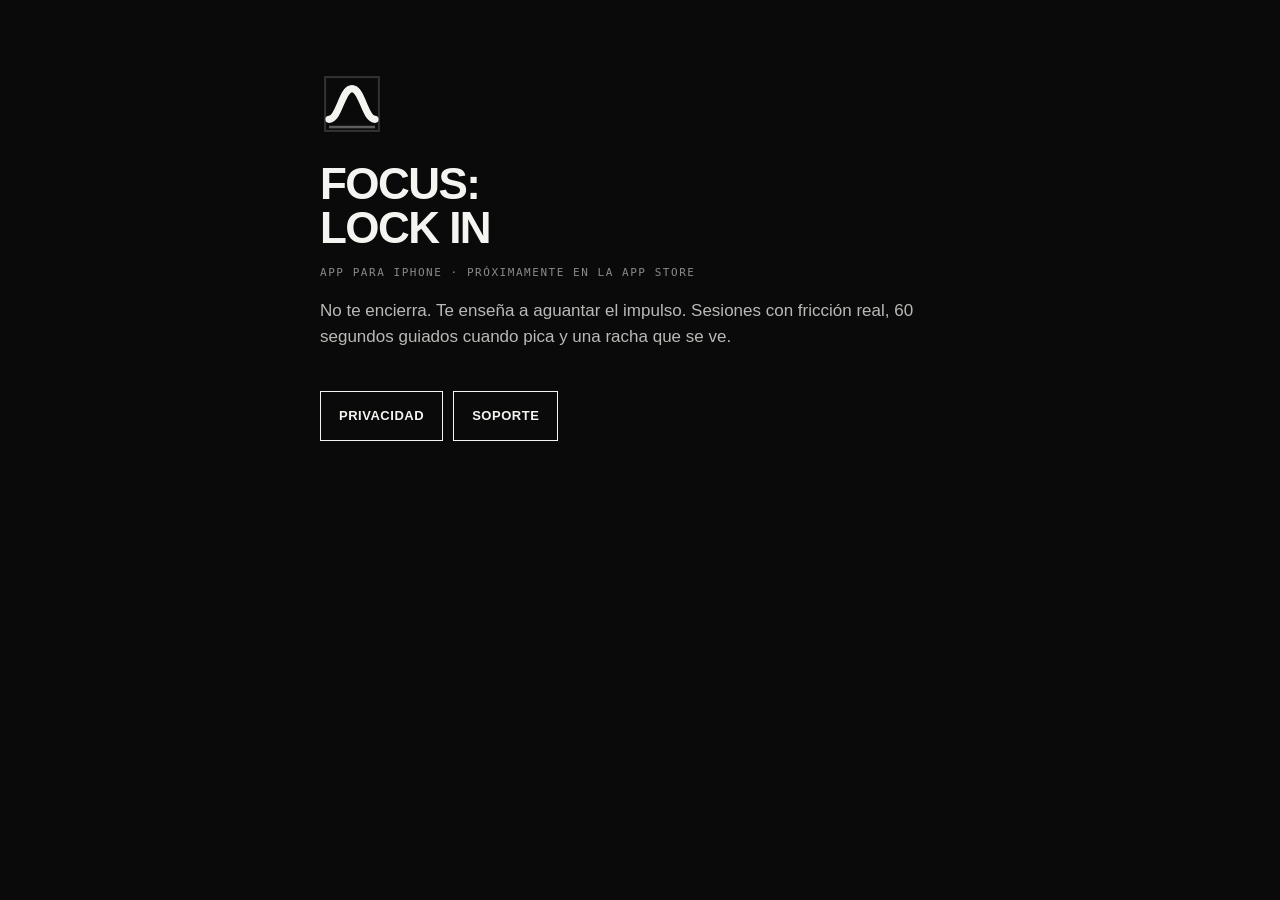
==== index.html @ ec817e53 "Web de Focus: privacidad y soporte" ====
<!doctype html>
<html lang="es">
<head>
<meta charset="utf-8">
<meta name="viewport" content="width=device-width, initial-scale=1">
<title>Focus: Lock in</title>
<style>
  body { margin: 0; background: #0A0A0A; color: #F4F4F0; font-family: -apple-system, "Helvetica Neue", Arial, sans-serif; line-height: 1.55; }
  main { max-width: 640px; margin: 0 auto; padding: 72px 20px 80px; }
  h1 { font-size: 44px; letter-spacing: -0.035em; text-transform: uppercase; line-height: 1; margin: 18px 0 14px; }
  p { color: rgba(244,244,240,0.75); font-size: 17px; }
  .lbl { font-family: ui-monospace, Menlo, monospace; font-size: 11px; letter-spacing: 0.14em; text-transform: uppercase; color: rgba(244,244,240,0.55); }
  nav { margin-top: 40px; display: flex; gap: 10px; flex-wrap: wrap; }
  nav a { padding: 14px 18px; border: 1.5px solid #F4F4F0; color: #F4F4F0; text-decoration: none; font-weight: 700; text-transform: uppercase; letter-spacing: 0.04em; font-size: 13px; }
</style>
</head>
<body>
<main>
  <svg width="64" height="64" viewBox="0 0 100 100" fill="none"><rect x="8" y="8" width="84" height="84" stroke="rgba(244,244,240,0.18)" stroke-width="3"></rect><path d="M14 74 C 30 74, 34 26, 50 26 S 70 74, 86 74" stroke="#F4F4F0" stroke-width="11" stroke-linecap="round"></path><rect x="14" y="84" width="72" height="4" fill="rgba(244,244,240,0.35)"></rect></svg>
  <h1>Focus:<br>Lock in</h1>
  <p class="lbl">App para iPhone · próximamente en la App Store</p>
  <p>No te encierra. Te enseña a aguantar el impulso. Sesiones con fricción real, 60 segundos guiados cuando pica y una racha que se ve.</p>
  <nav>
    <a href="privacy.html">Privacidad</a>
    <a href="support.html">Soporte</a>
  </nav>
</main>
</body>
</html>
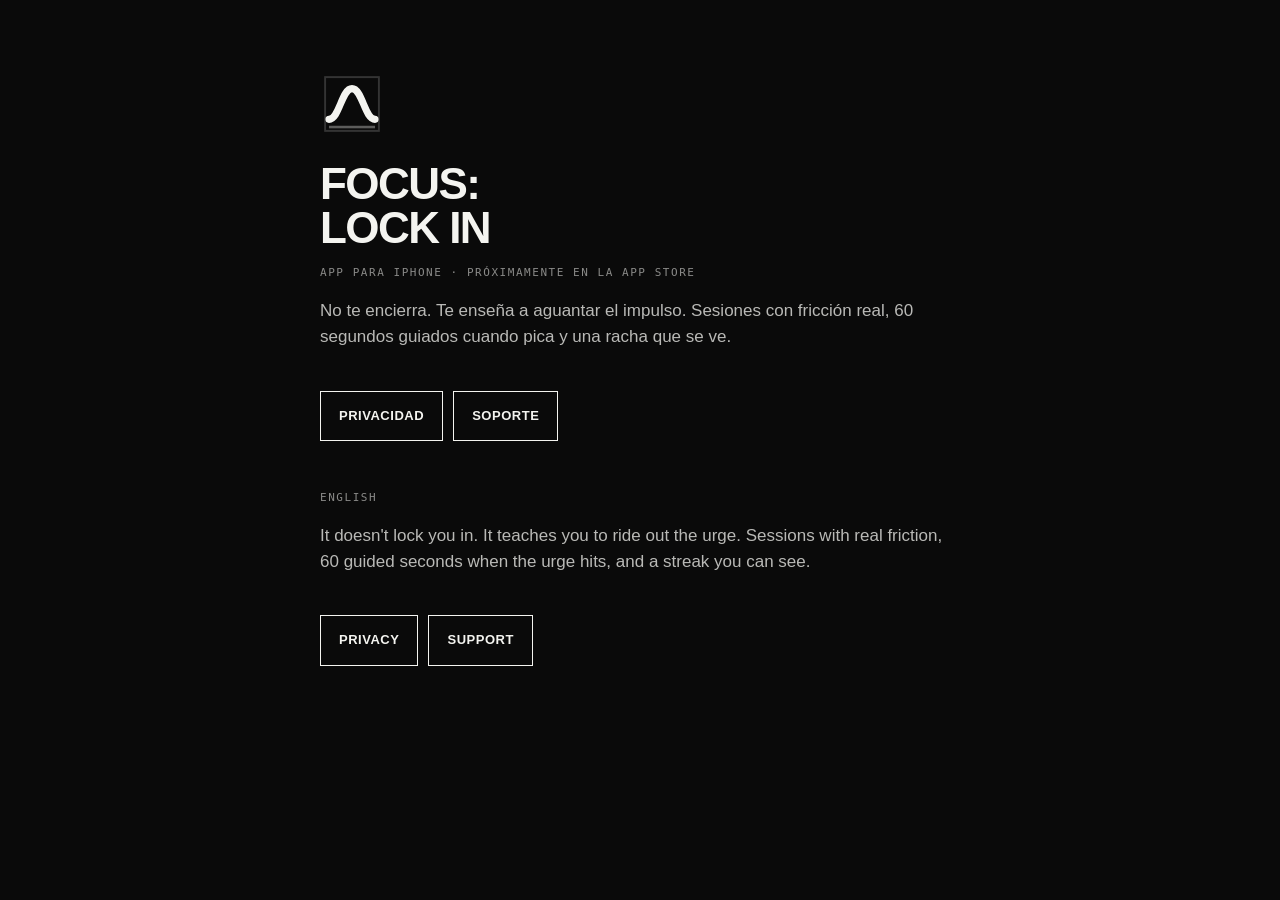
==== commit ec94978a: "Privacy and support in English; language links; night block FAQ (30/09/2026)" ====
--- a/index.html
+++ b/index.html
@@ -24,6 +24,12 @@
     <a href="privacy.html">Privacidad</a>
     <a href="support.html">Soporte</a>
   </nav>
+  <p class="lbl" style="margin-top:48px">English</p>
+  <p>It doesn't lock you in. It teaches you to ride out the urge. Sessions with real friction, 60 guided seconds when the urge hits, and a streak you can see.</p>
+  <nav>
+    <a href="privacy-en.html">Privacy</a>
+    <a href="support-en.html">Support</a>
+  </nav>
 </main>
 </body>
 </html>
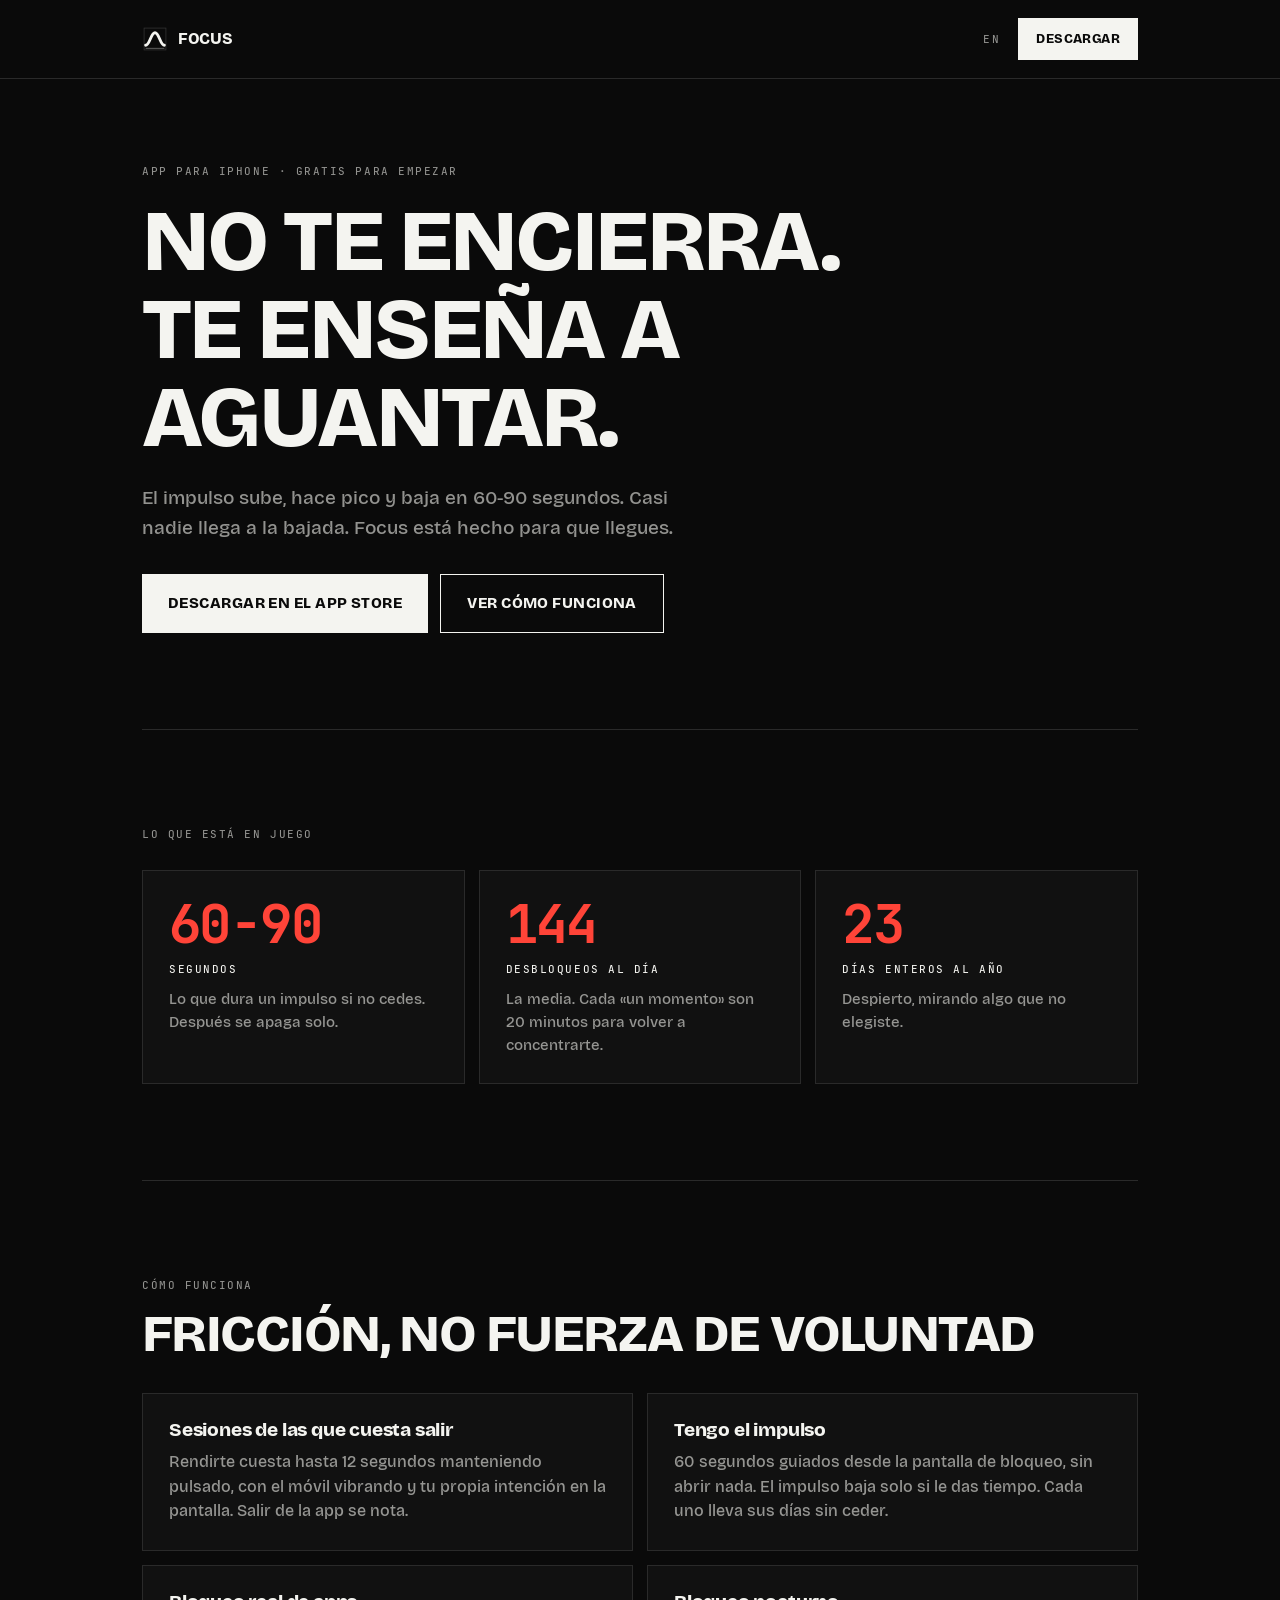
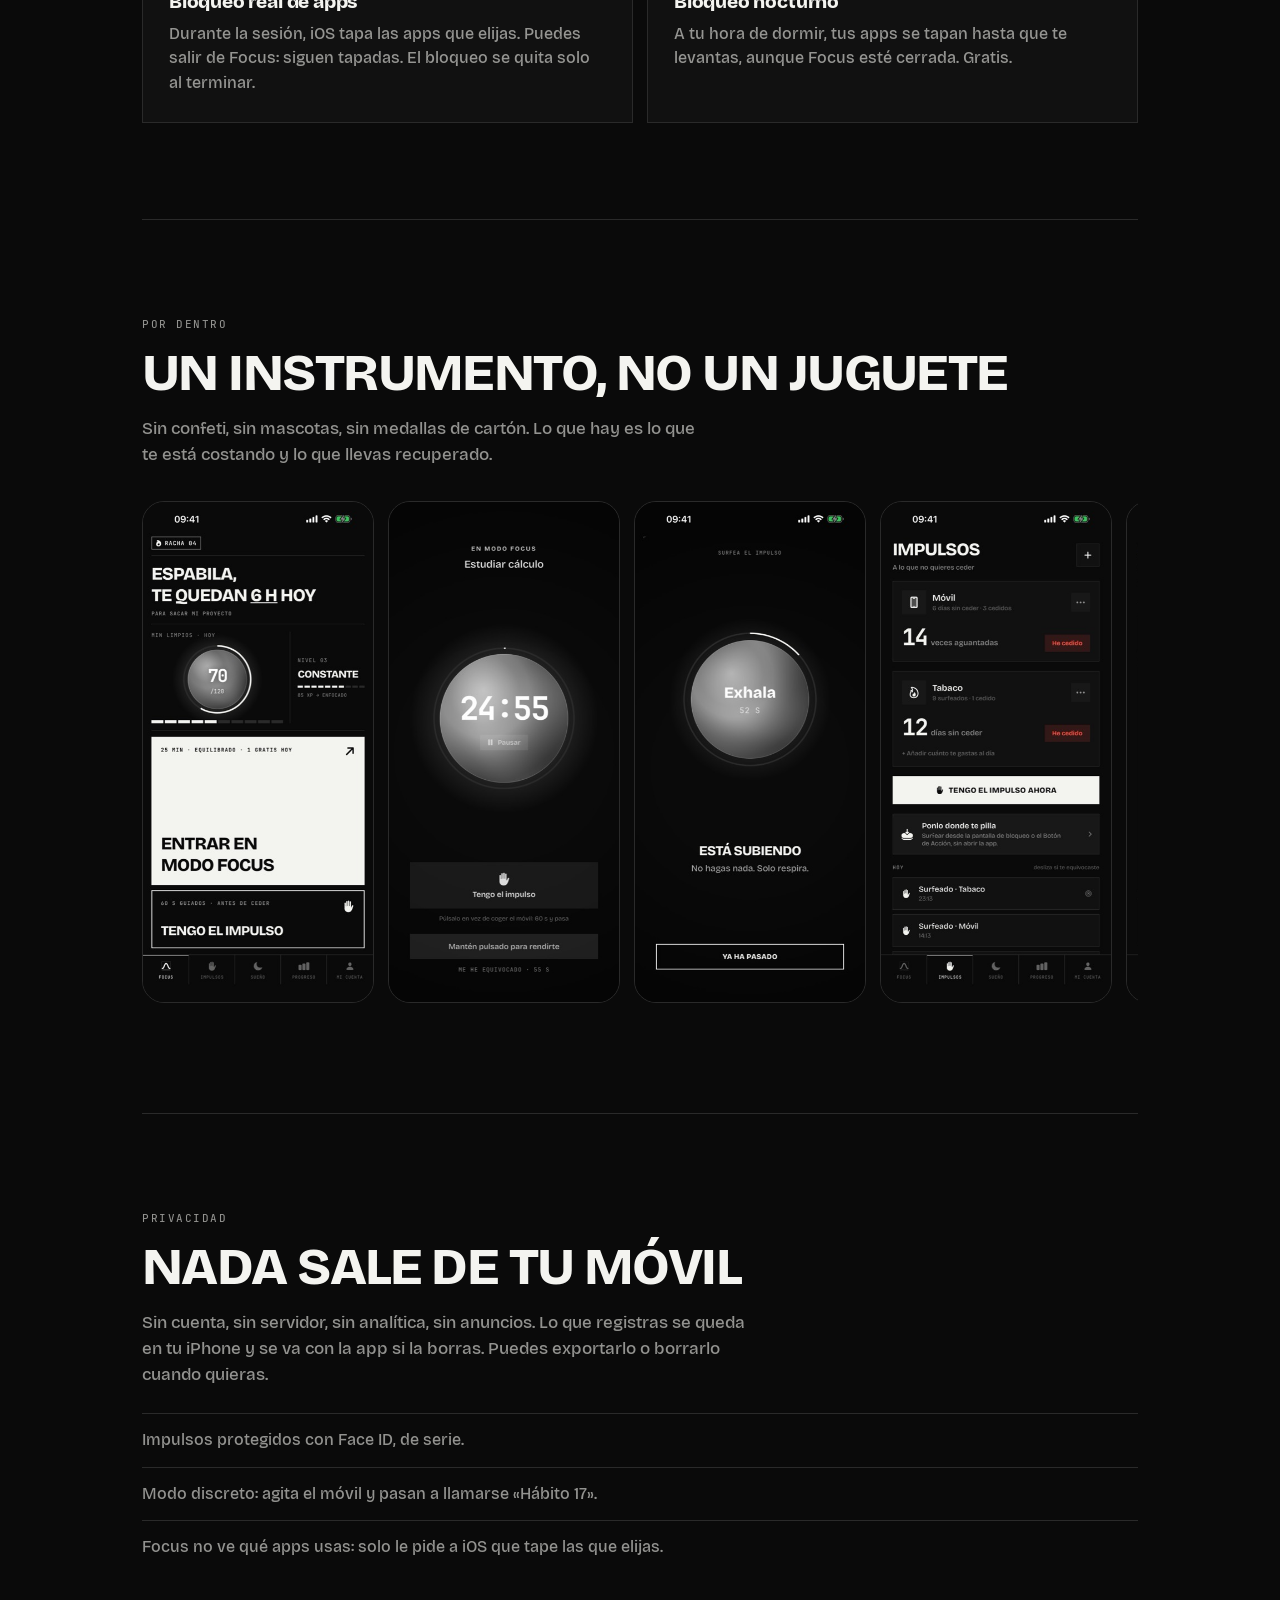
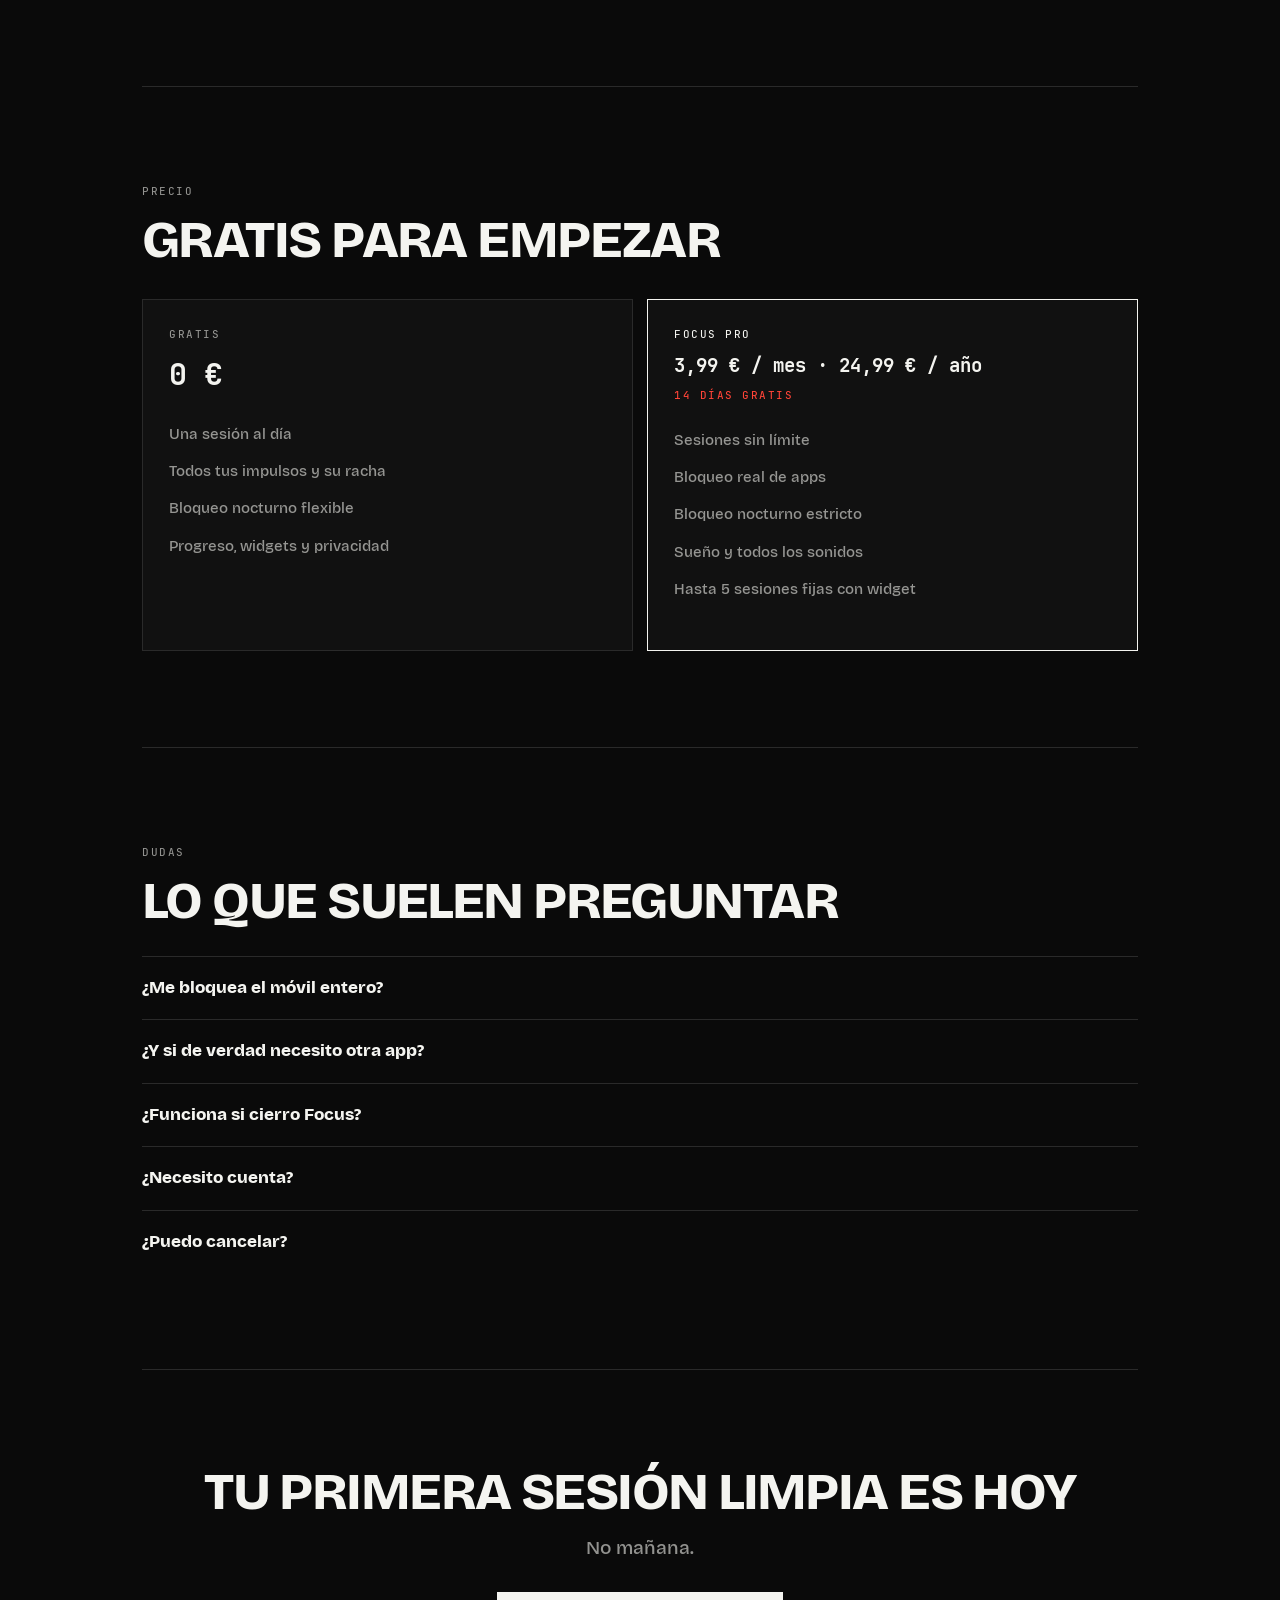
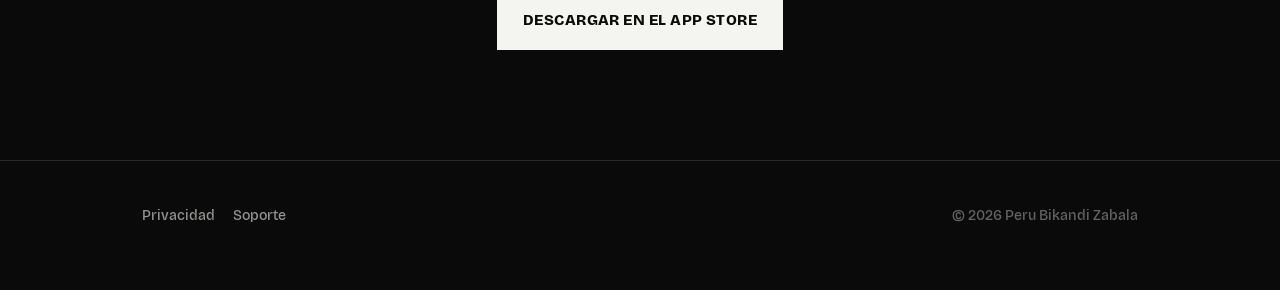
==== commit 5f4a77e6: "Landing nueva (Next.js, export estático) en español e inglés; privacidad y soporte sin cambios" ====
--- a/index.html
+++ b/index.html
@@ -1,35 +1 @@
-<!doctype html>
-<html lang="es">
-<head>
-<meta charset="utf-8">
-<meta name="viewport" content="width=device-width, initial-scale=1">
-<title>Focus: Lock in</title>
-<style>
-  body { margin: 0; background: #0A0A0A; color: #F4F4F0; font-family: -apple-system, "Helvetica Neue", Arial, sans-serif; line-height: 1.55; }
-  main { max-width: 640px; margin: 0 auto; padding: 72px 20px 80px; }
-  h1 { font-size: 44px; letter-spacing: -0.035em; text-transform: uppercase; line-height: 1; margin: 18px 0 14px; }
-  p { color: rgba(244,244,240,0.75); font-size: 17px; }
-  .lbl { font-family: ui-monospace, Menlo, monospace; font-size: 11px; letter-spacing: 0.14em; text-transform: uppercase; color: rgba(244,244,240,0.55); }
-  nav { margin-top: 40px; display: flex; gap: 10px; flex-wrap: wrap; }
-  nav a { padding: 14px 18px; border: 1.5px solid #F4F4F0; color: #F4F4F0; text-decoration: none; font-weight: 700; text-transform: uppercase; letter-spacing: 0.04em; font-size: 13px; }
-</style>
-</head>
-<body>
-<main>
-  <svg width="64" height="64" viewBox="0 0 100 100" fill="none"><rect x="8" y="8" width="84" height="84" stroke="rgba(244,244,240,0.18)" stroke-width="3"></rect><path d="M14 74 C 30 74, 34 26, 50 26 S 70 74, 86 74" stroke="#F4F4F0" stroke-width="11" stroke-linecap="round"></path><rect x="14" y="84" width="72" height="4" fill="rgba(244,244,240,0.35)"></rect></svg>
-  <h1>Focus:<br>Lock in</h1>
-  <p class="lbl">App para iPhone · próximamente en la App Store</p>
-  <p>No te encierra. Te enseña a aguantar el impulso. Sesiones con fricción real, 60 segundos guiados cuando pica y una racha que se ve.</p>
-  <nav>
-    <a href="privacy.html">Privacidad</a>
-    <a href="support.html">Soporte</a>
-  </nav>
-  <p class="lbl" style="margin-top:48px">English</p>
-  <p>It doesn't lock you in. It teaches you to ride out the urge. Sessions with real friction, 60 guided seconds when the urge hits, and a streak you can see.</p>
-  <nav>
-    <a href="privacy-en.html">Privacy</a>
-    <a href="support-en.html">Support</a>
-  </nav>
-</main>
-</body>
-</html>
+<!DOCTYPE html><html lang="es"><head><meta charSet="utf-8"/><meta name="viewport" content="width=device-width, initial-scale=1"/><link rel="stylesheet" href="/_next/static/chunks/274742wslwg5t.css" data-precedence="next"/><link rel="preload" as="script" fetchPriority="low" href="/_next/static/chunks/3l04zcqx63h3y.js"/><script src="/_next/static/chunks/2fikowd39_4xa.js" async=""></script><script src="/_next/static/chunks/0ot7g2oui7_nv.js" async=""></script><script src="/_next/static/chunks/turbopack-095xprxtc9fg6.js" async=""></script><script src="/_next/static/chunks/453cd1tlxz5wi.js" async=""></script><title>Focus: Lock in — No te encierra. Te enseña a aguantar el impulso.</title><meta name="description" content="App para iPhone. Sesiones con fricción real, 60 segundos guiados cuando pica y una racha que se ve. Sin cuenta, sin servidor, sin anuncios."/><link rel="canonical" href="https://focus-app.xyz/"/><link rel="alternate" hrefLang="es" href="https://focus-app.xyz/"/><link rel="alternate" hrefLang="en" href="https://focus-app.xyz/en/"/><meta property="og:title" content="Focus: Lock in — No te encierra. Te enseña a aguantar el impulso."/><meta property="og:description" content="App para iPhone. Sesiones con fricción real, 60 segundos guiados cuando pica y una racha que se ve. Sin cuenta, sin servidor, sin anuncios."/><meta property="og:locale" content="es_ES"/><meta property="og:type" content="website"/><meta name="twitter:card" content="summary"/><meta name="twitter:title" content="Focus: Lock in — No te encierra. Te enseña a aguantar el impulso."/><meta name="twitter:description" content="App para iPhone. Sesiones con fricción real, 60 segundos guiados cuando pica y una racha que se ve. Sin cuenta, sin servidor, sin anuncios."/><link rel="icon" href="/icon.svg"/><script src="/_next/static/chunks/0cz1d0mv5g_q7.js" noModule=""></script></head><body><div hidden=""><!--$--><!--/$--></div><header style="border-bottom:1px solid var(--stroke)"><main style="display:flex;align-items:center;justify-content:space-between;padding:18px 22px"><a href="/" style="display:flex;align-items:center;gap:10px;text-decoration:none"><svg width="26" height="26" viewBox="0 0 100 100" fill="none" aria-hidden="true"><rect x="8" y="8" width="84" height="84" stroke="rgba(244,244,240,0.18)" stroke-width="3"></rect><path d="M14 74 C 30 74, 34 26, 50 26 S 70 74, 86 74" stroke="#F4F4F0" stroke-width="11" stroke-linecap="round"></path><rect x="14" y="84" width="72" height="4" fill="rgba(244,244,240,0.35)"></rect></svg><span style="font-weight:800;text-transform:uppercase;letter-spacing:-0.02em">Focus</span></a><div style="display:flex;align-items:center;gap:18px"><a href="/en" class="label" style="text-decoration:none">EN</a><a href="https://apps.apple.com/app/id6813092476" class="cta" style="padding:11px 18px;font-size:13px">Descargar</a></div></main></header><main><section style="padding-top:84px"><p class="label">App para iPhone · Gratis para empezar</p><h1 style="margin-top:18px"><span style="display:block">No te encierra.</span><span style="display:block">Te enseña a</span><span style="display:block">aguantar.</span></h1><p style="margin-top:22px;max-width:560px;font-size:19px">El impulso sube, hace pico y baja en 60-90 segundos. Casi nadie llega a la bajada. Focus está hecho para que llegues.</p><div style="display:flex;gap:12px;flex-wrap:wrap;margin-top:32px"><a href="https://apps.apple.com/app/id6813092476" class="cta">Descargar en el App Store</a><a href="#how" class="cta ghost">Ver cómo funciona</a></div></section><section><p class="label">Lo que está en juego</p><div class="grid three" style="margin-top:26px"><div class="card"><div class="big">60-90</div><p class="label" style="margin-top:10px;color:var(--text)">segundos</p><p style="margin-top:10px;font-size:15px">Lo que dura un impulso si no cedes. Después se apaga solo.</p></div><div class="card"><div class="big">144</div><p class="label" style="margin-top:10px;color:var(--text)">desbloqueos al día</p><p style="margin-top:10px;font-size:15px">La media. Cada «un momento» son 20 minutos para volver a concentrarte.</p></div><div class="card"><div class="big">23</div><p class="label" style="margin-top:10px;color:var(--text)">días enteros al año</p><p style="margin-top:10px;font-size:15px">Despierto, mirando algo que no elegiste.</p></div></div></section><section id="how"><p class="label">Cómo funciona</p><h2 style="margin-top:14px">Fricción, no fuerza de voluntad</h2><div class="grid two" style="margin-top:32px"><div class="card"><h3>Sesiones de las que cuesta salir</h3><p style="margin-top:10px;font-size:16px">Rendirte cuesta hasta 12 segundos manteniendo pulsado, con el móvil vibrando y tu propia intención en la pantalla. Salir de la app se nota.</p></div><div class="card"><h3>Tengo el impulso</h3><p style="margin-top:10px;font-size:16px">60 segundos guiados desde la pantalla de bloqueo, sin abrir nada. El impulso baja solo si le das tiempo. Cada uno lleva sus días sin ceder.</p></div><div class="card"><h3>Bloqueo real de apps</h3><p style="margin-top:10px;font-size:16px">Durante la sesión, iOS tapa las apps que elijas. Puedes salir de Focus: siguen tapadas. El bloqueo se quita solo al terminar.</p></div><div class="card"><h3>Bloqueo nocturno</h3><p style="margin-top:10px;font-size:16px">A tu hora de dormir, tus apps se tapan hasta que te levantas, aunque Focus esté cerrada. Gratis.</p></div></div></section><section><p class="label">Por dentro</p><h2 style="margin-top:14px">Un instrumento, no un juguete</h2><p style="margin-top:16px;max-width:560px">Sin confeti, sin mascotas, sin medallas de cartón. Lo que hay es lo que te está costando y lo que llevas recuperado.</p><div class="shots" style="margin-top:32px"><img src="/shots/01-home.jpg" alt="" loading="lazy"/><img src="/shots/02-sesion.jpg" alt="" loading="lazy"/><img src="/shots/03-impulso.jpg" alt="" loading="lazy"/><img src="/shots/04-impulsos.jpg" alt="" loading="lazy"/><img src="/shots/05-progreso.jpg" alt="" loading="lazy"/><img src="/shots/06-sueno.jpg" alt="" loading="lazy"/></div></section><section><p class="label">Privacidad</p><h2 style="margin-top:14px">Nada sale de tu móvil</h2><p style="margin-top:16px;max-width:620px">Sin cuenta, sin servidor, sin analítica, sin anuncios. Lo que registras se queda en tu iPhone y se va con la app si la borras. Puedes exportarlo o borrarlo cuando quieras.</p><ul style="margin-top:24px;padding-left:0;list-style:none"><li style="color:var(--text2);padding:14px 0;border-top:1px solid var(--stroke);font-size:16px">Impulsos protegidos con Face ID, de serie.</li><li style="color:var(--text2);padding:14px 0;border-top:1px solid var(--stroke);font-size:16px">Modo discreto: agita el móvil y pasan a llamarse «Hábito 17».</li><li style="color:var(--text2);padding:14px 0;border-top:1px solid var(--stroke);font-size:16px">Focus no ve qué apps usas: solo le pide a iOS que tape las que elijas.</li></ul></section><section><p class="label">Precio</p><h2 style="margin-top:14px">Gratis para empezar</h2><div class="grid two" style="margin-top:32px"><div class="card"><p class="label">Gratis</p><div style="font-family:JetBrains, monospace;font-size:30px;font-weight:700;margin-top:8px">0 €</div><ul style="padding-left:0;list-style:none;margin-top:18px"><li style="color:var(--text2);padding:7px 0;font-size:15px">Una sesión al día</li><li style="color:var(--text2);padding:7px 0;font-size:15px">Todos tus impulsos y su racha</li><li style="color:var(--text2);padding:7px 0;font-size:15px">Bloqueo nocturno flexible</li><li style="color:var(--text2);padding:7px 0;font-size:15px">Progreso, widgets y privacidad</li></ul></div><div class="card" style="border-color:var(--text)"><p class="label" style="color:var(--text)">Focus Pro</p><div style="font-family:JetBrains, monospace;font-size:19px;font-weight:700;margin-top:8px">3,99 € / mes · 24,99 € / año</div><p class="label" style="margin-top:6px;color:var(--coral)">14 días gratis</p><ul style="padding-left:0;list-style:none;margin-top:18px"><li style="color:var(--text2);padding:7px 0;font-size:15px">Sesiones sin límite</li><li style="color:var(--text2);padding:7px 0;font-size:15px">Bloqueo real de apps</li><li style="color:var(--text2);padding:7px 0;font-size:15px">Bloqueo nocturno estricto</li><li style="color:var(--text2);padding:7px 0;font-size:15px">Sueño y todos los sonidos</li><li style="color:var(--text2);padding:7px 0;font-size:15px">Hasta 5 sesiones fijas con widget</li></ul></div></div></section><section><p class="label">Dudas</p><h2 style="margin-top:14px">Lo que suelen preguntar</h2><div style="margin-top:28px"><details style="border-top:1px solid var(--stroke);padding:18px 0"><summary style="cursor:pointer;font-weight:800;font-size:17px;list-style:none">¿Me bloquea el móvil entero?</summary><p style="margin-top:12px;max-width:640px">No. Tapa solo las apps que elijas y solo mientras dura la sesión o el bloqueo nocturno. El teléfono, los mapas o la cámara siguen ahí.</p></details><details style="border-top:1px solid var(--stroke);padding:18px 0"><summary style="cursor:pointer;font-weight:800;font-size:17px;list-style:none">¿Y si de verdad necesito otra app?</summary><p style="margin-top:12px;max-width:640px">Lo declaras antes de empezar y la sesión no se rompe. La idea es que lo decidas en frío, no a mitad.</p></details><details style="border-top:1px solid var(--stroke);padding:18px 0"><summary style="cursor:pointer;font-weight:800;font-size:17px;list-style:none">¿Funciona si cierro Focus?</summary><p style="margin-top:12px;max-width:640px">Sí. El bloqueo lo aplica iOS, así que sigue puesto con la app cerrada, y se quita solo al terminar.</p></details><details style="border-top:1px solid var(--stroke);padding:18px 0"><summary style="cursor:pointer;font-weight:800;font-size:17px;list-style:none">¿Necesito cuenta?</summary><p style="margin-top:12px;max-width:640px">No hay cuenta ni servidor. Nada que recordar y nada que te puedan filtrar.</p></details><details style="border-top:1px solid var(--stroke);padding:18px 0"><summary style="cursor:pointer;font-weight:800;font-size:17px;list-style:none">¿Puedo cancelar?</summary><p style="margin-top:12px;max-width:640px">Cuando quieras, desde los ajustes de tu Apple ID. Los 14 días de prueba no se cobran si cancelas antes.</p></details></div></section><section style="text-align:center;padding-bottom:110px"><h2>Tu primera sesión limpia es hoy</h2><p style="margin-top:14px;font-size:19px">No mañana.</p><a href="https://apps.apple.com/app/id6813092476" class="cta" style="margin-top:30px">Descargar en el App Store</a></section></main><footer><main style="display:flex;flex-wrap:wrap;gap:14px;justify-content:space-between"><div><a href="/privacy.html">Privacidad</a><a href="/support.html">Soporte</a></div><div>© 2026 Peru Bikandi Zabala</div></main></footer><!--$--><!--/$--><script src="/_next/static/chunks/3l04zcqx63h3y.js" id="_R_" async=""></script><script>(self.__next_f=self.__next_f||[]).push([0])</script><script>self.__next_f.push([1,"1:\"$Sreact.fragment\"\n2:I[39756,[\"/_next/static/chunks/453cd1tlxz5wi.js\"],\"default\"]\n3:I[37457,[\"/_next/static/chunks/453cd1tlxz5wi.js\"],\"default\"]\ne:I[68027,[\"/_next/static/chunks/453cd1tlxz5wi.js\"],\"default\",1]\n:HL[\"/_next/static/chunks/274742wslwg5t.css\",\"style\"]\n"])</script><script>self.__next_f.push([1,"0:{\"P\":null,\"c\":[\"\",\"\"],\"q\":\"\",\"i\":false,\"f\":[[[\"\",{\"children\":[\"__PAGE__\",{},\"$undefined\",\"$undefined\",4608]},\"$undefined\",\"$undefined\",4624],[[\"$\",\"$1\",\"c\",{\"children\":[[[\"$\",\"link\",\"0\",{\"rel\":\"stylesheet\",\"href\":\"/_next/static/chunks/274742wslwg5t.css\",\"precedence\":\"next\",\"crossOrigin\":\"$undefined\",\"nonce\":\"$undefined\"}],[\"$\",\"script\",\"script-0\",{\"src\":\"/_next/static/chunks/453cd1tlxz5wi.js\",\"async\":true,\"nonce\":\"$undefined\"}]],[\"$\",\"html\",null,{\"lang\":\"es\",\"children\":[\"$\",\"body\",null,{\"children\":[\"$\",\"$L2\",null,{\"parallelRouterKey\":\"children\",\"error\":\"$undefined\",\"errorStyles\":\"$undefined\",\"errorScripts\":\"$undefined\",\"template\":[\"$\",\"$L3\",null,{}],\"templateStyles\":\"$undefined\",\"templateScripts\":\"$undefined\",\"notFound\":[[[\"$\",\"title\",null,{\"children\":\"404: This page could not be found.\"}],[\"$\",\"div\",null,{\"style\":{\"fontFamily\":\"system-ui,\\\"Segoe UI\\\",Roboto,Helvetica,Arial,sans-serif,\\\"Apple Color Emoji\\\",\\\"Segoe UI Emoji\\\"\",\"height\":\"100vh\",\"textAlign\":\"center\",\"display\":\"flex\",\"flexDirection\":\"column\",\"alignItems\":\"center\",\"justifyContent\":\"center\"},\"children\":[\"$\",\"div\",null,{\"children\":[[\"$\",\"style\",null,{\"dangerouslySetInnerHTML\":{\"__html\":\"body{color:#000;background:#fff;margin:0}.next-error-h1{border-right:1px solid rgba(0,0,0,.3)}@media (prefers-color-scheme:dark){body{color:#fff;background:#000}.next-error-h1{border-right:1px solid rgba(255,255,255,.3)}}\"}}],[\"$\",\"h1\",null,{\"className\":\"next-error-h1\",\"style\":{\"display\":\"inline-block\",\"margin\":\"0 20px 0 0\",\"padding\":\"0 23px 0 0\",\"fontSize\":24,\"fontWeight\":500,\"verticalAlign\":\"top\",\"lineHeight\":\"49px\"},\"children\":404}],[\"$\",\"div\",null,{\"style\":{\"display\":\"inline-block\"},\"children\":[\"$\",\"h2\",null,{\"style\":{\"fontSize\":14,\"fontWeight\":400,\"lineHeight\":\"49px\",\"margin\":0},\"children\":\"This page could not be found.\"}]}]]}]}]],[]],\"forbidden\":\"$undefined\",\"unauthorized\":\"$undefined\"}]}]}]]}],{\"children\":[[\"$\",\"$1\",\"c\",{\"children\":[[[\"$\",\"header\",null,{\"style\":{\"borderBottom\":\"1px solid var(--stroke)\"},\"children\":[\"$\",\"main\",null,{\"style\":{\"display\":\"flex\",\"alignItems\":\"center\",\"justifyContent\":\"space-between\",\"padding\":\"18px 22px\"},\"children\":[[\"$\",\"a\",null,{\"href\":\"/\",\"style\":{\"display\":\"flex\",\"alignItems\":\"center\",\"gap\":10,\"textDecoration\":\"none\"},\"children\":[[\"$\",\"svg\",null,{\"width\":26,\"height\":26,\"viewBox\":\"0 0 100 100\",\"fill\":\"none\",\"aria-hidden\":\"true\",\"children\":[[\"$\",\"rect\",null,{\"x\":\"8\",\"y\":\"8\",\"width\":\"84\",\"height\":\"84\",\"stroke\":\"rgba(244,244,240,0.18)\",\"strokeWidth\":\"3\"}],[\"$\",\"path\",null,{\"d\":\"M14 74 C 30 74, 34 26, 50 26 S 70 74, 86 74\",\"stroke\":\"#F4F4F0\",\"strokeWidth\":\"11\",\"strokeLinecap\":\"round\"}],[\"$\",\"rect\",null,{\"x\":\"14\",\"y\":\"84\",\"width\":\"72\",\"height\":\"4\",\"fill\":\"rgba(244,244,240,0.35)\"}]]}],[\"$\",\"span\",null,{\"style\":{\"fontWeight\":800,\"textTransform\":\"uppercase\",\"letterSpacing\":\"-0.02em\"},\"children\":\"Focus\"}]]}],[\"$\",\"div\",null,{\"style\":{\"display\":\"flex\",\"alignItems\":\"center\",\"gap\":18},\"children\":[[\"$\",\"a\",null,{\"href\":\"/en\",\"className\":\"label\",\"style\":{\"textDecoration\":\"none\"},\"children\":\"EN\"}],[\"$\",\"a\",null,{\"href\":\"https://apps.apple.com/app/id6813092476\",\"className\":\"cta\",\"style\":{\"padding\":\"11px 18px\",\"fontSize\":13},\"children\":\"Descargar\"}]]}]]}]}],[\"$\",\"main\",null,{\"children\":[[\"$\",\"section\",null,{\"style\":{\"paddingTop\":84},\"children\":[[\"$\",\"p\",null,{\"className\":\"label\",\"children\":\"App para iPhone · Gratis para empezar\"}],[\"$\",\"h1\",null,{\"style\":{\"marginTop\":18},\"children\":[[\"$\",\"span\",\"0\",{\"style\":{\"display\":\"block\"},\"children\":\"No te encierra.\"}],[\"$\",\"span\",\"1\",{\"style\":{\"display\":\"block\"},\"children\":\"Te enseña a\"}],[\"$\",\"span\",\"2\",{\"style\":{\"display\":\"block\"},\"children\":\"aguantar.\"}]]}],[\"$\",\"p\",null,{\"style\":{\"marginTop\":22,\"maxWidth\":560,\"fontSize\":19},\"children\":\"El impulso sube, hace pico y baja en 60-90 segundos. Casi nadie llega a la bajada. Focus está hecho para que llegues.\"}],[\"$\",\"div\",null,{\"style\":{\"display\":\"flex\",\"gap\":12,\"flexWrap\":\"wrap\",\"marginTop\":32},\"children\":[[\"$\",\"a\",null,{\"href\":\"https://apps.apple.com/app/id6813092476\",\"className\":\"cta\",\"children\":\"Descargar en el App Store\"}],[\"$\",\"a\",null,{\"href\":\"#how\",\"className\":\"cta ghost\",\"children\":\"Ver cómo funciona\"}]]}]]}],[\"$\",\"section\",null,{\"children\":[[\"$\",\"p\",null,{\"className\":\"label\",\"children\":\"Lo que está en juego\"}],[\"$\",\"div\",null,{\"className\":\"grid three\",\"style\":{\"marginTop\":26},\"children\":[[\"$\",\"div\",\"segundos\",{\"className\":\"card\",\"children\":[[\"$\",\"div\",null,{\"className\":\"big\",\"children\":\"60-90\"}],[\"$\",\"p\",null,{\"className\":\"label\",\"style\":{\"marginTop\":10,\"color\":\"var(--text)\"},\"children\":\"segundos\"}],[\"$\",\"p\",null,{\"style\":{\"marginTop\":10,\"fontSize\":15},\"children\":\"Lo que dura un impulso si no cedes. Después se apaga solo.\"}]]}],[\"$\",\"div\",\"desbloqueos al día\",{\"className\":\"card\",\"children\":[[\"$\",\"div\",null,{\"className\":\"big\",\"children\":\"144\"}],[\"$\",\"p\",null,{\"className\":\"label\",\"style\":{\"marginTop\":10,\"color\":\"var(--text)\"},\"children\":\"desbloqueos al día\"}],[\"$\",\"p\",null,{\"style\":{\"marginTop\":10,\"fontSize\":15},\"children\":\"La media. Cada «un momento» son 20 minutos para volver a concentrarte.\"}]]}],\"$L4\"]}]]}],\"$L5\",\"$L6\",\"$L7\",\"$L8\",\"$L9\",\"$La\"]}],\"$Lb\"],null,\"$Lc\"]}],{},null,false,null]},null,false,null],\"$Ld\",false]],\"m\":\"$undefined\",\"G\":[\"$e\",[\"$Lf\"]],\"S\":true,\"h\":null,\"r\":\"$undefined\",\"s\":\"$undefined\",\"a\":\"$undefined\",\"l\":\"$undefined\",\"p\":\"$undefined\",\"d\":\"$undefined\",\"b\":\"qnrh3H2nSTQ5gcdmvJrOM\"}\n"])</script><script>self.__next_f.push([1,"10:I[97367,[\"/_next/static/chunks/453cd1tlxz5wi.js\"],\"OutletBoundary\"]\n11:\"$Sreact.suspense\"\n13:I[97367,[\"/_next/static/chunks/453cd1tlxz5wi.js\"],\"ViewportBoundary\"]\n15:I[97367,[\"/_next/static/chunks/453cd1tlxz5wi.js\"],\"MetadataBoundary\"]\n4:[\"$\",\"div\",\"días enteros al año\",{\"className\":\"card\",\"children\":[[\"$\",\"div\",null,{\"className\":\"big\",\"children\":\"23\"}],[\"$\",\"p\",null,{\"className\":\"label\",\"style\":{\"marginTop\":10,\"color\":\"var(--text)\"},\"children\":\"días enteros al año\"}],[\"$\",\"p\",null,{\"style\":{\"marginTop\":10,\"fontSize\":15},\"children\":\"Despierto, mirando algo que no elegiste.\"}]]}]\n"])</script><script>self.__next_f.push([1,"5:[\"$\",\"section\",null,{\"id\":\"how\",\"children\":[[\"$\",\"p\",null,{\"className\":\"label\",\"children\":\"Cómo funciona\"}],[\"$\",\"h2\",null,{\"style\":{\"marginTop\":14},\"children\":\"Fricción, no fuerza de voluntad\"}],[\"$\",\"div\",null,{\"className\":\"grid two\",\"style\":{\"marginTop\":32},\"children\":[[\"$\",\"div\",\"Sesiones de las que cuesta salir\",{\"className\":\"card\",\"children\":[[\"$\",\"h3\",null,{\"children\":\"Sesiones de las que cuesta salir\"}],[\"$\",\"p\",null,{\"style\":{\"marginTop\":10,\"fontSize\":16},\"children\":\"Rendirte cuesta hasta 12 segundos manteniendo pulsado, con el móvil vibrando y tu propia intención en la pantalla. Salir de la app se nota.\"}]]}],[\"$\",\"div\",\"Tengo el impulso\",{\"className\":\"card\",\"children\":[[\"$\",\"h3\",null,{\"children\":\"Tengo el impulso\"}],[\"$\",\"p\",null,{\"style\":{\"marginTop\":10,\"fontSize\":16},\"children\":\"60 segundos guiados desde la pantalla de bloqueo, sin abrir nada. El impulso baja solo si le das tiempo. Cada uno lleva sus días sin ceder.\"}]]}],[\"$\",\"div\",\"Bloqueo real de apps\",{\"className\":\"card\",\"children\":[[\"$\",\"h3\",null,{\"children\":\"Bloqueo real de apps\"}],[\"$\",\"p\",null,{\"style\":{\"marginTop\":10,\"fontSize\":16},\"children\":\"Durante la sesión, iOS tapa las apps que elijas. Puedes salir de Focus: siguen tapadas. El bloqueo se quita solo al terminar.\"}]]}],[\"$\",\"div\",\"Bloqueo nocturno\",{\"className\":\"card\",\"children\":[[\"$\",\"h3\",null,{\"children\":\"Bloqueo nocturno\"}],[\"$\",\"p\",null,{\"style\":{\"marginTop\":10,\"fontSize\":16},\"children\":\"A tu hora de dormir, tus apps se tapan hasta que te levantas, aunque Focus esté cerrada. Gratis.\"}]]}]]}]]}]\n"])</script><script>self.__next_f.push([1,"6:[\"$\",\"section\",null,{\"children\":[[\"$\",\"p\",null,{\"className\":\"label\",\"children\":\"Por dentro\"}],[\"$\",\"h2\",null,{\"style\":{\"marginTop\":14},\"children\":\"Un instrumento, no un juguete\"}],[\"$\",\"p\",null,{\"style\":{\"marginTop\":16,\"maxWidth\":560},\"children\":\"Sin confeti, sin mascotas, sin medallas de cartón. Lo que hay es lo que te está costando y lo que llevas recuperado.\"}],[\"$\",\"div\",null,{\"className\":\"shots\",\"style\":{\"marginTop\":32},\"children\":[[\"$\",\"img\",\"01-home.jpg\",{\"src\":\"/shots/01-home.jpg\",\"alt\":\"\",\"loading\":\"lazy\"}],[\"$\",\"img\",\"02-sesion.jpg\",{\"src\":\"/shots/02-sesion.jpg\",\"alt\":\"\",\"loading\":\"lazy\"}],[\"$\",\"img\",\"03-impulso.jpg\",{\"src\":\"/shots/03-impulso.jpg\",\"alt\":\"\",\"loading\":\"lazy\"}],[\"$\",\"img\",\"04-impulsos.jpg\",{\"src\":\"/shots/04-impulsos.jpg\",\"alt\":\"\",\"loading\":\"lazy\"}],[\"$\",\"img\",\"05-progreso.jpg\",{\"src\":\"/shots/05-progreso.jpg\",\"alt\":\"\",\"loading\":\"lazy\"}],[\"$\",\"img\",\"06-sueno.jpg\",{\"src\":\"/shots/06-sueno.jpg\",\"alt\":\"\",\"loading\":\"lazy\"}]]}]]}]\n7:[\"$\",\"section\",null,{\"children\":[[\"$\",\"p\",null,{\"className\":\"label\",\"children\":\"Privacidad\"}],[\"$\",\"h2\",null,{\"style\":{\"marginTop\":14},\"children\":\"Nada sale de tu móvil\"}],[\"$\",\"p\",null,{\"style\":{\"marginTop\":16,\"maxWidth\":620},\"children\":\"Sin cuenta, sin servidor, sin analítica, sin anuncios. Lo que registras se queda en tu iPhone y se va con la app si la borras. Puedes exportarlo o borrarlo cuando quieras.\"}],[\"$\",\"ul\",null,{\"style\":{\"marginTop\":24,\"paddingLeft\":0,\"listStyle\":\"none\"},\"children\":[[\"$\",\"li\",\"Impulsos protegidos con Face ID, de serie.\",{\"style\":{\"color\":\"var(--text2)\",\"padding\":\"14px 0\",\"borderTop\":\"1px solid var(--stroke)\",\"fontSize\":16},\"children\":\"Impulsos protegidos con Face ID, de serie.\"}],[\"$\",\"li\",\"Modo discreto: agita el móvil y pasan a llamarse «Hábito 17».\",{\"style\":{\"color\":\"var(--text2)\",\"padding\":\"14px 0\",\"borderTop\":\"1px solid var(--stroke)\",\"fontSize\":16},\"children\":\"Modo discreto: agita el móvil y pasan a llamarse «Hábito 17».\"}],[\"$\",\"li\",\"Focus no ve qué apps usas: solo le pide a iOS que tape las que elijas.\",{\"style\":{\"color\":\"var(--text2)\",\"padding\":\"14px 0\",\"borderTop\":\"1px solid var(--stroke)\",\"fontSize\":16},\"children\":\"Focus no ve qué apps usas: solo le pide a iOS que tape las que elijas.\"}]]}]]}]\n"])</script><script>self.__next_f.push([1,"8:[\"$\",\"section\",null,{\"children\":[[\"$\",\"p\",null,{\"className\":\"label\",\"children\":\"Precio\"}],[\"$\",\"h2\",null,{\"style\":{\"marginTop\":14},\"children\":\"Gratis para empezar\"}],[\"$\",\"div\",null,{\"className\":\"grid two\",\"style\":{\"marginTop\":32},\"children\":[[\"$\",\"div\",null,{\"className\":\"card\",\"children\":[[\"$\",\"p\",null,{\"className\":\"label\",\"children\":\"Gratis\"}],[\"$\",\"div\",null,{\"style\":{\"fontFamily\":\"JetBrains, monospace\",\"fontSize\":30,\"fontWeight\":700,\"marginTop\":8},\"children\":\"0 €\"}],[\"$\",\"ul\",null,{\"style\":{\"paddingLeft\":0,\"listStyle\":\"none\",\"marginTop\":18},\"children\":[[\"$\",\"li\",\"Una sesión al día\",{\"style\":{\"color\":\"var(--text2)\",\"padding\":\"7px 0\",\"fontSize\":15},\"children\":\"Una sesión al día\"}],[\"$\",\"li\",\"Todos tus impulsos y su racha\",{\"style\":{\"color\":\"var(--text2)\",\"padding\":\"7px 0\",\"fontSize\":15},\"children\":\"Todos tus impulsos y su racha\"}],[\"$\",\"li\",\"Bloqueo nocturno flexible\",{\"style\":{\"color\":\"var(--text2)\",\"padding\":\"7px 0\",\"fontSize\":15},\"children\":\"Bloqueo nocturno flexible\"}],[\"$\",\"li\",\"Progreso, widgets y privacidad\",{\"style\":{\"color\":\"var(--text2)\",\"padding\":\"7px 0\",\"fontSize\":15},\"children\":\"Progreso, widgets y privacidad\"}]]}]]}],[\"$\",\"div\",null,{\"className\":\"card\",\"style\":{\"borderColor\":\"var(--text)\"},\"children\":[[\"$\",\"p\",null,{\"className\":\"label\",\"style\":{\"color\":\"var(--text)\"},\"children\":\"Focus Pro\"}],[\"$\",\"div\",null,{\"style\":{\"fontFamily\":\"JetBrains, monospace\",\"fontSize\":19,\"fontWeight\":700,\"marginTop\":8},\"children\":\"3,99 € / mes · 24,99 € / año\"}],[\"$\",\"p\",null,{\"className\":\"label\",\"style\":{\"marginTop\":6,\"color\":\"var(--coral)\"},\"children\":\"14 días gratis\"}],[\"$\",\"ul\",null,{\"style\":{\"paddingLeft\":0,\"listStyle\":\"none\",\"marginTop\":18},\"children\":[[\"$\",\"li\",\"Sesiones sin límite\",{\"style\":{\"color\":\"var(--text2)\",\"padding\":\"7px 0\",\"fontSize\":15},\"children\":\"Sesiones sin límite\"}],[\"$\",\"li\",\"Bloqueo real de apps\",{\"style\":{\"color\":\"var(--text2)\",\"padding\":\"7px 0\",\"fontSize\":15},\"children\":\"Bloqueo real de apps\"}],[\"$\",\"li\",\"Bloqueo nocturno estricto\",{\"style\":{\"color\":\"var(--text2)\",\"padding\":\"7px 0\",\"fontSize\":15},\"children\":\"Bloqueo nocturno estricto\"}],[\"$\",\"li\",\"Sueño y todos los sonidos\",{\"style\":{\"color\":\"var(--text2)\",\"padding\":\"7px 0\",\"fontSize\":15},\"children\":\"Sueño y todos los sonidos\"}],[\"$\",\"li\",\"Hasta 5 sesiones fijas con widget\",{\"style\":{\"color\":\"var(--text2)\",\"padding\":\"7px 0\",\"fontSize\":15},\"children\":\"Hasta 5 sesiones fijas con widget\"}]]}]]}]]}]]}]\n"])</script><script>self.__next_f.push([1,"9:[\"$\",\"section\",null,{\"children\":[[\"$\",\"p\",null,{\"className\":\"label\",\"children\":\"Dudas\"}],[\"$\",\"h2\",null,{\"style\":{\"marginTop\":14},\"children\":\"Lo que suelen preguntar\"}],[\"$\",\"div\",null,{\"style\":{\"marginTop\":28},\"children\":[[\"$\",\"details\",\"¿Me bloquea el móvil entero?\",{\"style\":{\"borderTop\":\"1px solid var(--stroke)\",\"padding\":\"18px 0\"},\"children\":[[\"$\",\"summary\",null,{\"style\":{\"cursor\":\"pointer\",\"fontWeight\":800,\"fontSize\":17,\"listStyle\":\"none\"},\"children\":\"¿Me bloquea el móvil entero?\"}],[\"$\",\"p\",null,{\"style\":{\"marginTop\":12,\"maxWidth\":640},\"children\":\"No. Tapa solo las apps que elijas y solo mientras dura la sesión o el bloqueo nocturno. El teléfono, los mapas o la cámara siguen ahí.\"}]]}],[\"$\",\"details\",\"¿Y si de verdad necesito otra app?\",{\"style\":{\"borderTop\":\"1px solid var(--stroke)\",\"padding\":\"18px 0\"},\"children\":[[\"$\",\"summary\",null,{\"style\":{\"cursor\":\"pointer\",\"fontWeight\":800,\"fontSize\":17,\"listStyle\":\"none\"},\"children\":\"¿Y si de verdad necesito otra app?\"}],[\"$\",\"p\",null,{\"style\":{\"marginTop\":12,\"maxWidth\":640},\"children\":\"Lo declaras antes de empezar y la sesión no se rompe. La idea es que lo decidas en frío, no a mitad.\"}]]}],[\"$\",\"details\",\"¿Funciona si cierro Focus?\",{\"style\":{\"borderTop\":\"1px solid var(--stroke)\",\"padding\":\"18px 0\"},\"children\":[[\"$\",\"summary\",null,{\"style\":{\"cursor\":\"pointer\",\"fontWeight\":800,\"fontSize\":17,\"listStyle\":\"none\"},\"children\":\"¿Funciona si cierro Focus?\"}],[\"$\",\"p\",null,{\"style\":{\"marginTop\":12,\"maxWidth\":640},\"children\":\"Sí. El bloqueo lo aplica iOS, así que sigue puesto con la app cerrada, y se quita solo al terminar.\"}]]}],[\"$\",\"details\",\"¿Necesito cuenta?\",{\"style\":{\"borderTop\":\"1px solid var(--stroke)\",\"padding\":\"18px 0\"},\"children\":[[\"$\",\"summary\",null,{\"style\":{\"cursor\":\"pointer\",\"fontWeight\":800,\"fontSize\":17,\"listStyle\":\"none\"},\"children\":\"¿Necesito cuenta?\"}],[\"$\",\"p\",null,{\"style\":{\"marginTop\":12,\"maxWidth\":640},\"children\":\"No hay cuenta ni servidor. Nada que recordar y nada que te puedan filtrar.\"}]]}],[\"$\",\"details\",\"¿Puedo cancelar?\",{\"style\":{\"borderTop\":\"1px solid var(--stroke)\",\"padding\":\"18px 0\"},\"children\":[[\"$\",\"summary\",null,{\"style\":{\"cursor\":\"pointer\",\"fontWeight\":800,\"fontSize\":17,\"listStyle\":\"none\"},\"children\":\"¿Puedo cancelar?\"}],[\"$\",\"p\",null,{\"style\":{\"marginTop\":12,\"maxWidth\":640},\"children\":\"Cuando quieras, desde los ajustes de tu Apple ID. Los 14 días de prueba no se cobran si cancelas antes.\"}]]}]]}]]}]\n"])</script><script>self.__next_f.push([1,"a:[\"$\",\"section\",null,{\"style\":{\"textAlign\":\"center\",\"paddingBottom\":110},\"children\":[[\"$\",\"h2\",null,{\"children\":\"Tu primera sesión limpia es hoy\"}],[\"$\",\"p\",null,{\"style\":{\"marginTop\":14,\"fontSize\":19},\"children\":\"No mañana.\"}],[\"$\",\"a\",null,{\"href\":\"https://apps.apple.com/app/id6813092476\",\"className\":\"cta\",\"style\":{\"marginTop\":30},\"children\":\"Descargar en el App Store\"}]]}]\nb:[\"$\",\"footer\",null,{\"children\":[\"$\",\"main\",null,{\"style\":{\"display\":\"flex\",\"flexWrap\":\"wrap\",\"gap\":14,\"justifyContent\":\"space-between\"},\"children\":[[\"$\",\"div\",null,{\"children\":[[\"$\",\"a\",null,{\"href\":\"/privacy.html\",\"children\":\"Privacidad\"}],[\"$\",\"a\",null,{\"href\":\"/support.html\",\"children\":\"Soporte\"}]]}],[\"$\",\"div\",null,{\"children\":\"© 2026 Peru Bikandi Zabala\"}]]}]}]\nc:[\"$\",\"$L10\",null,{\"children\":[\"$\",\"$11\",null,{\"name\":\"Next.MetadataOutlet\",\"children\":\"$@12\"}]}]\nd:[\"$\",\"$1\",\"h\",{\"children\":[null,[\"$\",\"$L13\",null,{\"children\":\"$L14\"}],[\"$\",\"div\",null,{\"hidden\":true,\"children\":[\"$\",\"$L15\",null,{\"children\":[\"$\",\"$11\",null,{\"name\":\"Next.Metadata\",\"children\":\"$L16\"}]}]}],null]}]\nf:[\"$\",\"link\",\"0\",{\"rel\":\"stylesheet\",\"href\":\"/_next/static/chunks/274742wslwg5t.css\",\"precedence\":\"next\",\"crossOrigin\":\"$undefined\",\"nonce\":\"$undefined\"}]\n"])</script><script>self.__next_f.push([1,"14:[[\"$\",\"meta\",\"0\",{\"charSet\":\"utf-8\"}],[\"$\",\"meta\",\"1\",{\"name\":\"viewport\",\"content\":\"width=device-width, initial-scale=1\"}]]\n"])</script><script>self.__next_f.push([1,"17:I[27201,[\"/_next/static/chunks/453cd1tlxz5wi.js\"],\"IconMark\"]\n12:null\n"])</script><script>self.__next_f.push([1,"16:[[\"$\",\"title\",\"0\",{\"children\":\"Focus: Lock in — No te encierra. Te enseña a aguantar el impulso.\"}],[\"$\",\"meta\",\"1\",{\"name\":\"description\",\"content\":\"App para iPhone. Sesiones con fricción real, 60 segundos guiados cuando pica y una racha que se ve. Sin cuenta, sin servidor, sin anuncios.\"}],[\"$\",\"link\",\"2\",{\"rel\":\"canonical\",\"href\":\"https://focus-app.xyz/\"}],[\"$\",\"link\",\"3\",{\"rel\":\"alternate\",\"hrefLang\":\"es\",\"href\":\"https://focus-app.xyz/\"}],[\"$\",\"link\",\"4\",{\"rel\":\"alternate\",\"hrefLang\":\"en\",\"href\":\"https://focus-app.xyz/en/\"}],[\"$\",\"meta\",\"5\",{\"property\":\"og:title\",\"content\":\"Focus: Lock in — No te encierra. Te enseña a aguantar el impulso.\"}],[\"$\",\"meta\",\"6\",{\"property\":\"og:description\",\"content\":\"App para iPhone. Sesiones con fricción real, 60 segundos guiados cuando pica y una racha que se ve. Sin cuenta, sin servidor, sin anuncios.\"}],[\"$\",\"meta\",\"7\",{\"property\":\"og:locale\",\"content\":\"es_ES\"}],[\"$\",\"meta\",\"8\",{\"property\":\"og:type\",\"content\":\"website\"}],[\"$\",\"meta\",\"9\",{\"name\":\"twitter:card\",\"content\":\"summary\"}],[\"$\",\"meta\",\"10\",{\"name\":\"twitter:title\",\"content\":\"Focus: Lock in — No te encierra. Te enseña a aguantar el impulso.\"}],[\"$\",\"meta\",\"11\",{\"name\":\"twitter:description\",\"content\":\"App para iPhone. Sesiones con fricción real, 60 segundos guiados cuando pica y una racha que se ve. Sin cuenta, sin servidor, sin anuncios.\"}],[\"$\",\"link\",\"12\",{\"rel\":\"icon\",\"href\":\"/icon.svg\"}],[\"$\",\"$L17\",\"13\",{}]]\n"])</script></body></html>
--- a/_next/static/chunks/274742wslwg5t.css
+++ b/_next/static/chunks/274742wslwg5t.css
@@ -0,0 +1 @@
+@font-face{font-family:Bricolage;src:url(/fonts/BricolageGrotesque-ExtraBold.ttf)format("truetype");font-weight:800;font-display:swap}@font-face{font-family:Bricolage;src:url(/fonts/BricolageGrotesque-Medium.ttf)format("truetype");font-weight:500;font-display:swap}@font-face{font-family:JetBrains;src:url(/fonts/JetBrainsMono-Medium.ttf)format("truetype");font-weight:500;font-display:swap}@font-face{font-family:JetBrains;src:url(/fonts/JetBrainsMono-Bold.ttf)format("truetype");font-weight:700;font-display:swap}:root{--bg:#0a0a0a;--surface:#111;--text:#f4f4f0;--text2:#f4f4f094;--text3:#f4f4f061;--stroke:#2a2a2a;--coral:#ff4438}*{box-sizing:border-box}html{scroll-behavior:smooth}body{background:var(--bg);color:var(--text);-webkit-font-smoothing:antialiased;margin:0;font-family:Bricolage,-apple-system,system-ui,sans-serif;font-weight:500;line-height:1.55}main{max-width:1040px;margin:0 auto;padding:0 22px}.label{letter-spacing:.14em;text-transform:uppercase;color:var(--text2);font-family:JetBrains,monospace;font-size:11px;font-weight:500}h1,h2,h3{text-transform:uppercase;letter-spacing:-.03em;margin:0;font-weight:800;line-height:1.02}h1{font-size:clamp(42px,9vw,86px)}h2{font-size:clamp(30px,5.4vw,52px)}h3{letter-spacing:-.01em;text-transform:none;font-size:19px}p{color:var(--text2);margin:0;font-size:17px}a{color:var(--text)}section{border-top:1px solid var(--stroke);padding:96px 0}section:first-of-type{border-top:0}.cta{background:var(--text);color:var(--bg);text-transform:uppercase;letter-spacing:.03em;align-items:center;gap:10px;padding:17px 26px;font-size:15px;font-weight:800;text-decoration:none;transition:opacity .15s;display:inline-flex}.cta:hover{opacity:.82}.cta.ghost{color:var(--text);border:1.5px solid var(--text);background:0 0}.grid{gap:14px;display:grid}@media (min-width:760px){.grid.two{grid-template-columns:1fr 1fr}.grid.three{grid-template-columns:repeat(3,1fr)}}.card{background:var(--surface);border:1px solid var(--stroke);padding:26px}.big{letter-spacing:-.03em;color:var(--coral);font-family:JetBrains,monospace;font-size:54px;font-weight:700;line-height:1}.shots{scroll-snap-type:x mandatory;-webkit-overflow-scrolling:touch;gap:14px;padding-bottom:14px;display:flex;overflow-x:auto}.shots img{border:1px solid var(--stroke);scroll-snap-align:center;border-radius:22px;flex:none;width:232px}footer{border-top:1px solid var(--stroke);color:var(--text3);padding:44px 0 64px;font-size:14px}footer a{color:var(--text2);margin-right:18px;text-decoration:none}footer a:hover{color:var(--text)}
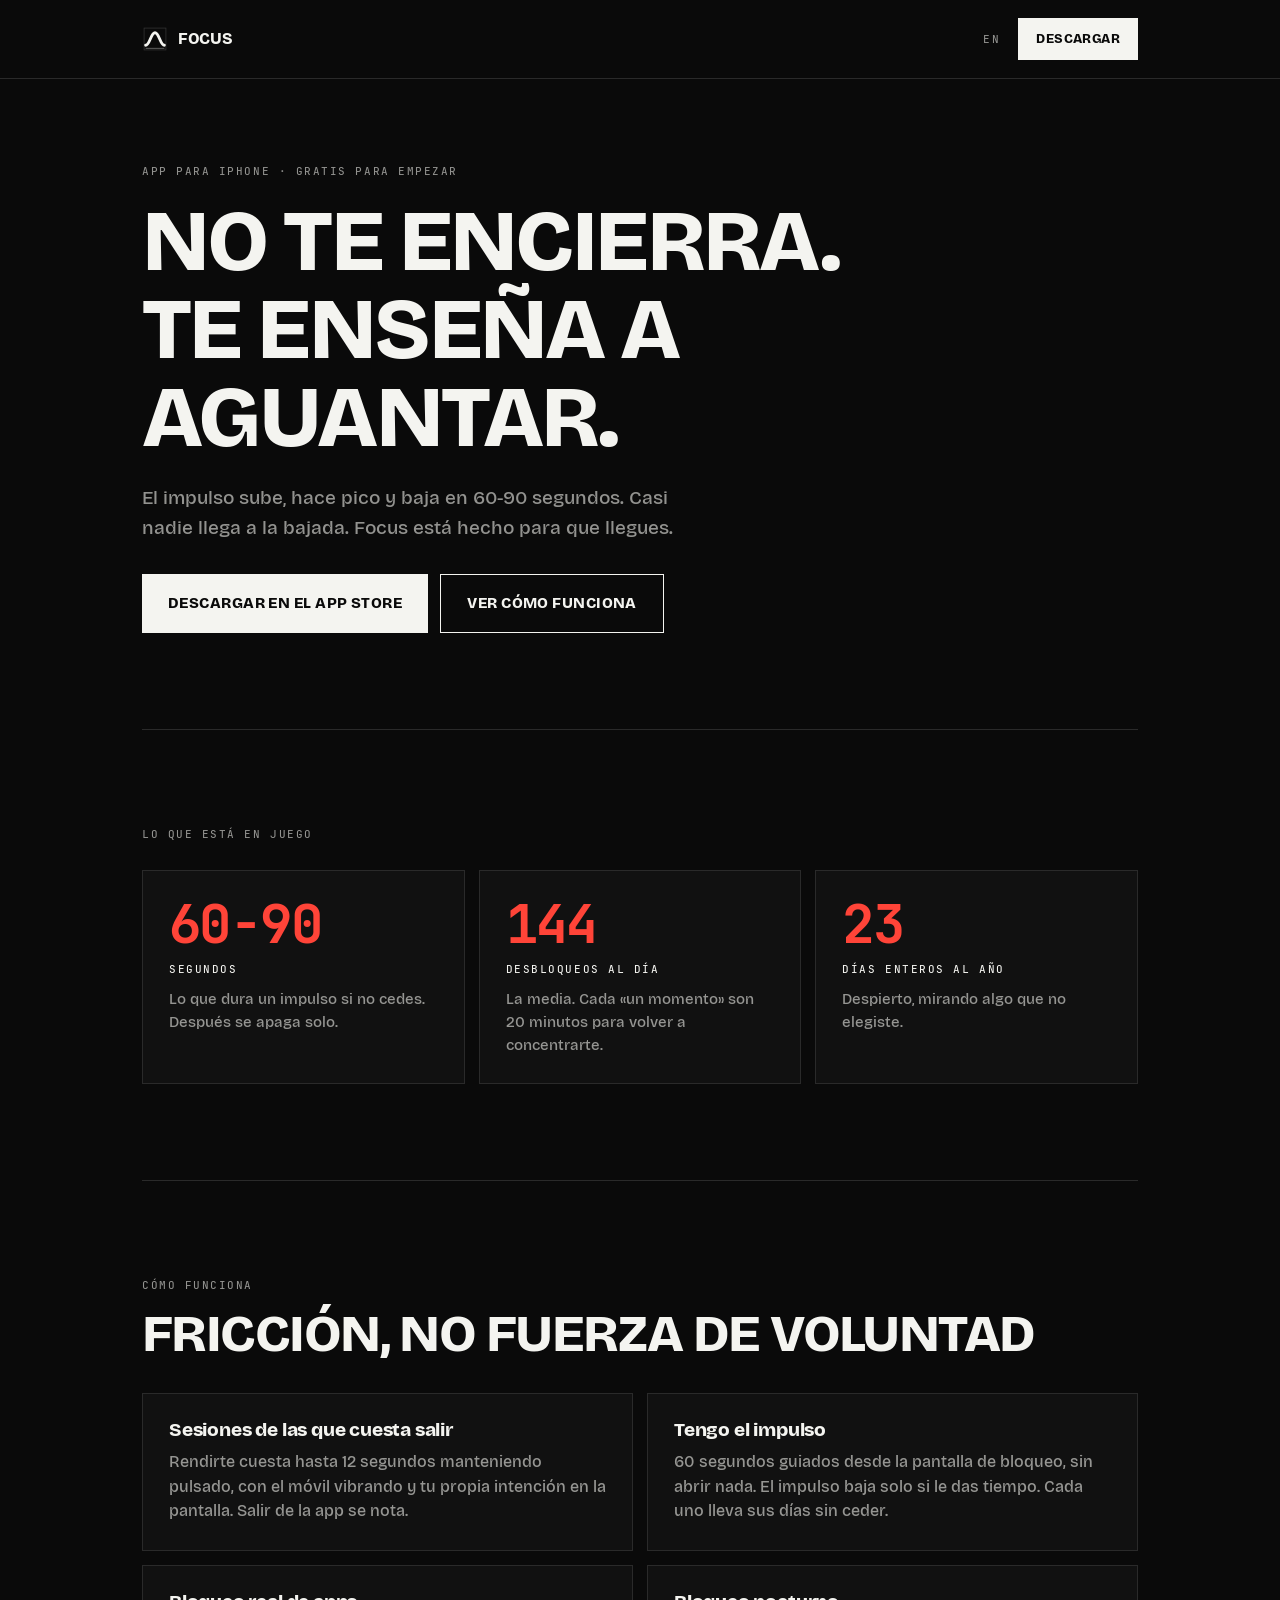
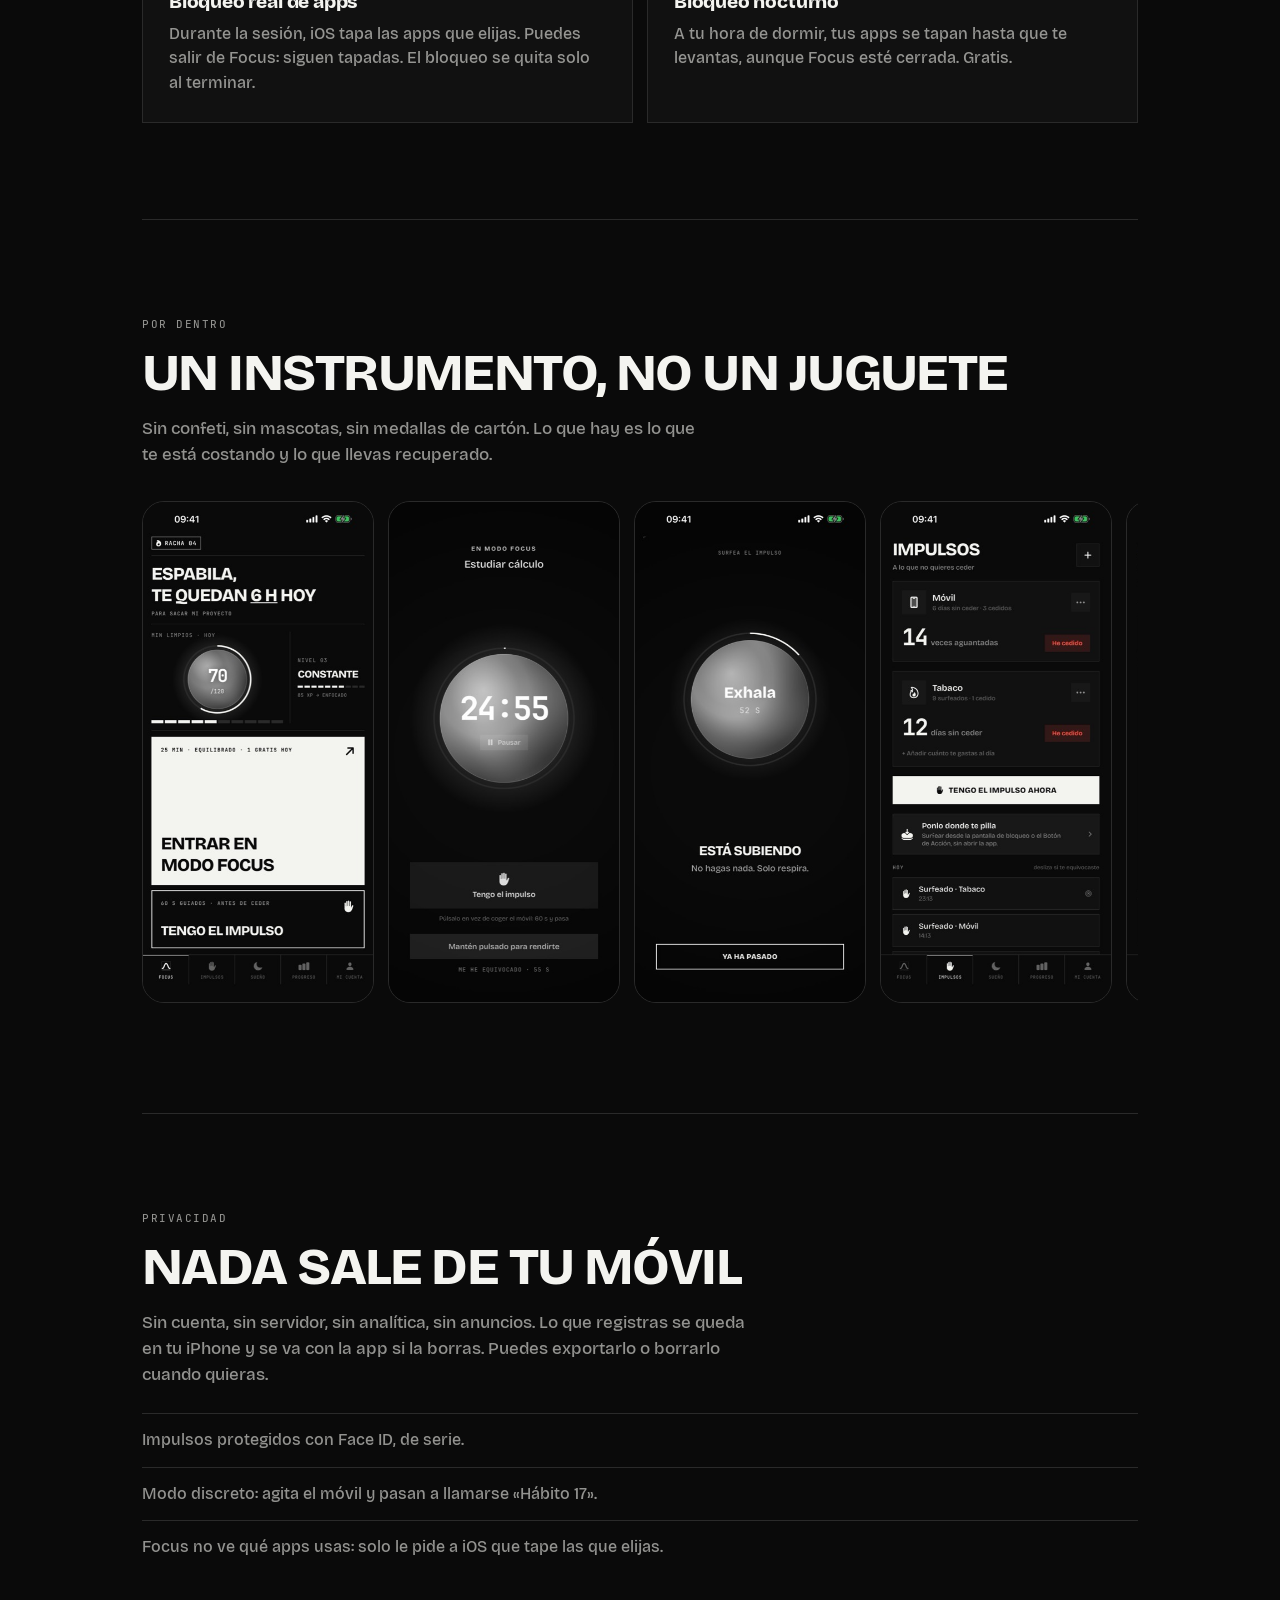
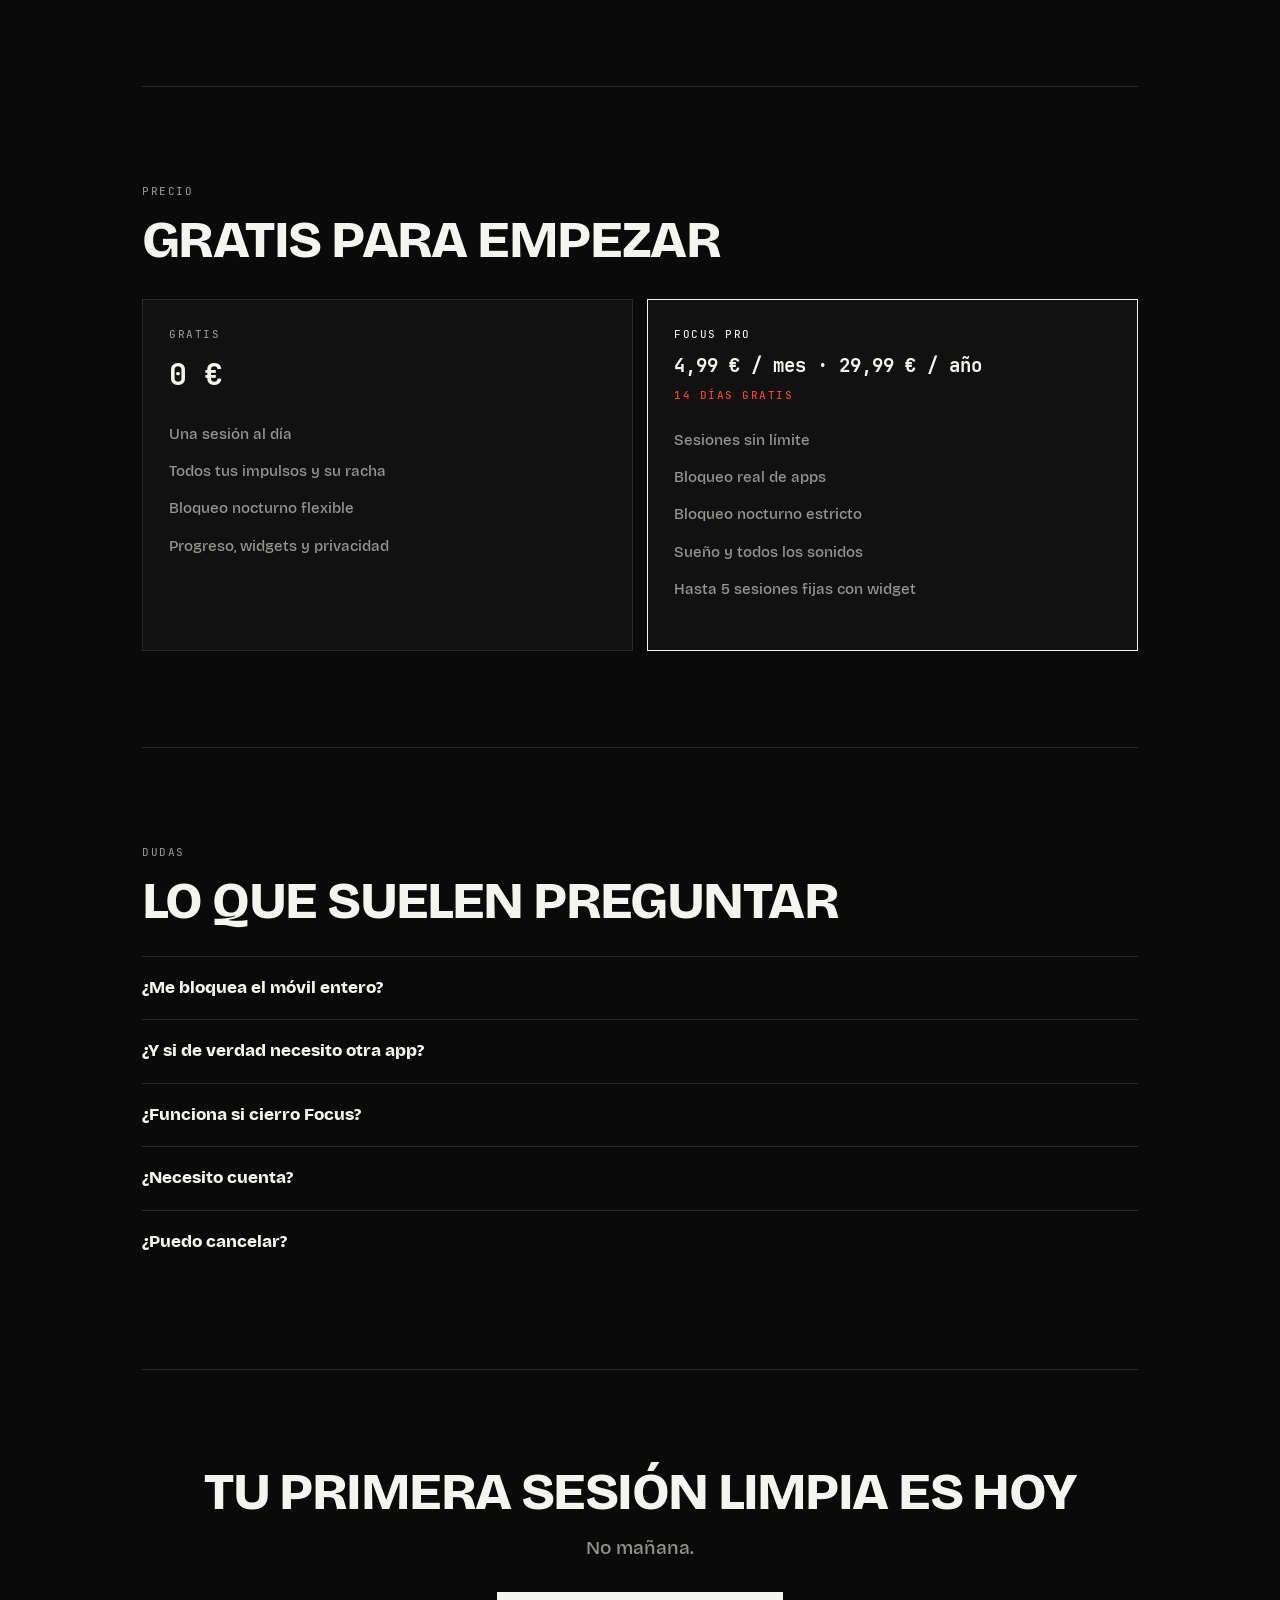
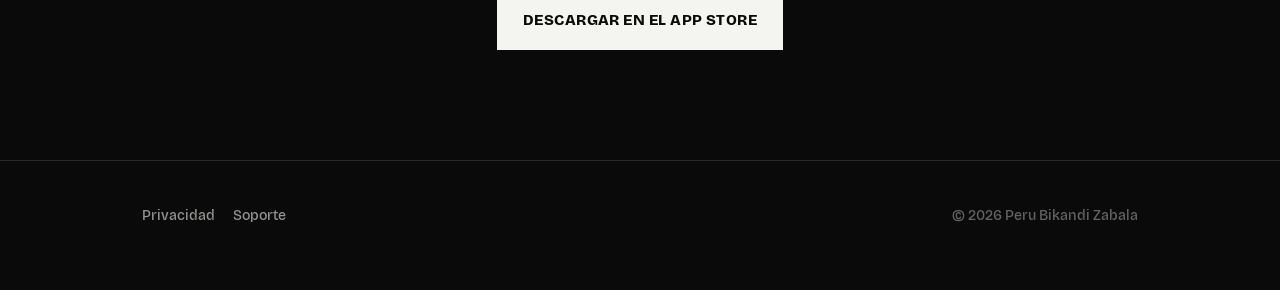
==== commit 1056f473: "Landing: precios reales de Focus Pro (4,99 €/mes, 29,99 €/año)" ====
--- a/index.html
+++ b/index.html
@@ -1 +1 @@
-<!DOCTYPE html><html lang="es"><head><meta charSet="utf-8"/><meta name="viewport" content="width=device-width, initial-scale=1"/><link rel="stylesheet" href="/_next/static/chunks/274742wslwg5t.css" data-precedence="next"/><link rel="preload" as="script" fetchPriority="low" href="/_next/static/chunks/3l04zcqx63h3y.js"/><script src="/_next/static/chunks/2fikowd39_4xa.js" async=""></script><script src="/_next/static/chunks/0ot7g2oui7_nv.js" async=""></script><script src="/_next/static/chunks/turbopack-095xprxtc9fg6.js" async=""></script><script src="/_next/static/chunks/453cd1tlxz5wi.js" async=""></script><title>Focus: Lock in — No te encierra. Te enseña a aguantar el impulso.</title><meta name="description" content="App para iPhone. Sesiones con fricción real, 60 segundos guiados cuando pica y una racha que se ve. Sin cuenta, sin servidor, sin anuncios."/><link rel="canonical" href="https://focus-app.xyz/"/><link rel="alternate" hrefLang="es" href="https://focus-app.xyz/"/><link rel="alternate" hrefLang="en" href="https://focus-app.xyz/en/"/><meta property="og:title" content="Focus: Lock in — No te encierra. Te enseña a aguantar el impulso."/><meta property="og:description" content="App para iPhone. Sesiones con fricción real, 60 segundos guiados cuando pica y una racha que se ve. Sin cuenta, sin servidor, sin anuncios."/><meta property="og:locale" content="es_ES"/><meta property="og:type" content="website"/><meta name="twitter:card" content="summary"/><meta name="twitter:title" content="Focus: Lock in — No te encierra. Te enseña a aguantar el impulso."/><meta name="twitter:description" content="App para iPhone. Sesiones con fricción real, 60 segundos guiados cuando pica y una racha que se ve. Sin cuenta, sin servidor, sin anuncios."/><link rel="icon" href="/icon.svg"/><script src="/_next/static/chunks/0cz1d0mv5g_q7.js" noModule=""></script></head><body><div hidden=""><!--$--><!--/$--></div><header style="border-bottom:1px solid var(--stroke)"><main style="display:flex;align-items:center;justify-content:space-between;padding:18px 22px"><a href="/" style="display:flex;align-items:center;gap:10px;text-decoration:none"><svg width="26" height="26" viewBox="0 0 100 100" fill="none" aria-hidden="true"><rect x="8" y="8" width="84" height="84" stroke="rgba(244,244,240,0.18)" stroke-width="3"></rect><path d="M14 74 C 30 74, 34 26, 50 26 S 70 74, 86 74" stroke="#F4F4F0" stroke-width="11" stroke-linecap="round"></path><rect x="14" y="84" width="72" height="4" fill="rgba(244,244,240,0.35)"></rect></svg><span style="font-weight:800;text-transform:uppercase;letter-spacing:-0.02em">Focus</span></a><div style="display:flex;align-items:center;gap:18px"><a href="/en" class="label" style="text-decoration:none">EN</a><a href="https://apps.apple.com/app/id6813092476" class="cta" style="padding:11px 18px;font-size:13px">Descargar</a></div></main></header><main><section style="padding-top:84px"><p class="label">App para iPhone · Gratis para empezar</p><h1 style="margin-top:18px"><span style="display:block">No te encierra.</span><span style="display:block">Te enseña a</span><span style="display:block">aguantar.</span></h1><p style="margin-top:22px;max-width:560px;font-size:19px">El impulso sube, hace pico y baja en 60-90 segundos. Casi nadie llega a la bajada. Focus está hecho para que llegues.</p><div style="display:flex;gap:12px;flex-wrap:wrap;margin-top:32px"><a href="https://apps.apple.com/app/id6813092476" class="cta">Descargar en el App Store</a><a href="#how" class="cta ghost">Ver cómo funciona</a></div></section><section><p class="label">Lo que está en juego</p><div class="grid three" style="margin-top:26px"><div class="card"><div class="big">60-90</div><p class="label" style="margin-top:10px;color:var(--text)">segundos</p><p style="margin-top:10px;font-size:15px">Lo que dura un impulso si no cedes. Después se apaga solo.</p></div><div class="card"><div class="big">144</div><p class="label" style="margin-top:10px;color:var(--text)">desbloqueos al día</p><p style="margin-top:10px;font-size:15px">La media. Cada «un momento» son 20 minutos para volver a concentrarte.</p></div><div class="card"><div class="big">23</div><p class="label" style="margin-top:10px;color:var(--text)">días enteros al año</p><p style="margin-top:10px;font-size:15px">Despierto, mirando algo que no elegiste.</p></div></div></section><section id="how"><p class="label">Cómo funciona</p><h2 style="margin-top:14px">Fricción, no fuerza de voluntad</h2><div class="grid two" style="margin-top:32px"><div class="card"><h3>Sesiones de las que cuesta salir</h3><p style="margin-top:10px;font-size:16px">Rendirte cuesta hasta 12 segundos manteniendo pulsado, con el móvil vibrando y tu propia intención en la pantalla. Salir de la app se nota.</p></div><div class="card"><h3>Tengo el impulso</h3><p style="margin-top:10px;font-size:16px">60 segundos guiados desde la pantalla de bloqueo, sin abrir nada. El impulso baja solo si le das tiempo. Cada uno lleva sus días sin ceder.</p></div><div class="card"><h3>Bloqueo real de apps</h3><p style="margin-top:10px;font-size:16px">Durante la sesión, iOS tapa las apps que elijas. Puedes salir de Focus: siguen tapadas. El bloqueo se quita solo al terminar.</p></div><div class="card"><h3>Bloqueo nocturno</h3><p style="margin-top:10px;font-size:16px">A tu hora de dormir, tus apps se tapan hasta que te levantas, aunque Focus esté cerrada. Gratis.</p></div></div></section><section><p class="label">Por dentro</p><h2 style="margin-top:14px">Un instrumento, no un juguete</h2><p style="margin-top:16px;max-width:560px">Sin confeti, sin mascotas, sin medallas de cartón. Lo que hay es lo que te está costando y lo que llevas recuperado.</p><div class="shots" style="margin-top:32px"><img src="/shots/01-home.jpg" alt="" loading="lazy"/><img src="/shots/02-sesion.jpg" alt="" loading="lazy"/><img src="/shots/03-impulso.jpg" alt="" loading="lazy"/><img src="/shots/04-impulsos.jpg" alt="" loading="lazy"/><img src="/shots/05-progreso.jpg" alt="" loading="lazy"/><img src="/shots/06-sueno.jpg" alt="" loading="lazy"/></div></section><section><p class="label">Privacidad</p><h2 style="margin-top:14px">Nada sale de tu móvil</h2><p style="margin-top:16px;max-width:620px">Sin cuenta, sin servidor, sin analítica, sin anuncios. Lo que registras se queda en tu iPhone y se va con la app si la borras. Puedes exportarlo o borrarlo cuando quieras.</p><ul style="margin-top:24px;padding-left:0;list-style:none"><li style="color:var(--text2);padding:14px 0;border-top:1px solid var(--stroke);font-size:16px">Impulsos protegidos con Face ID, de serie.</li><li style="color:var(--text2);padding:14px 0;border-top:1px solid var(--stroke);font-size:16px">Modo discreto: agita el móvil y pasan a llamarse «Hábito 17».</li><li style="color:var(--text2);padding:14px 0;border-top:1px solid var(--stroke);font-size:16px">Focus no ve qué apps usas: solo le pide a iOS que tape las que elijas.</li></ul></section><section><p class="label">Precio</p><h2 style="margin-top:14px">Gratis para empezar</h2><div class="grid two" style="margin-top:32px"><div class="card"><p class="label">Gratis</p><div style="font-family:JetBrains, monospace;font-size:30px;font-weight:700;margin-top:8px">0 €</div><ul style="padding-left:0;list-style:none;margin-top:18px"><li style="color:var(--text2);padding:7px 0;font-size:15px">Una sesión al día</li><li style="color:var(--text2);padding:7px 0;font-size:15px">Todos tus impulsos y su racha</li><li style="color:var(--text2);padding:7px 0;font-size:15px">Bloqueo nocturno flexible</li><li style="color:var(--text2);padding:7px 0;font-size:15px">Progreso, widgets y privacidad</li></ul></div><div class="card" style="border-color:var(--text)"><p class="label" style="color:var(--text)">Focus Pro</p><div style="font-family:JetBrains, monospace;font-size:19px;font-weight:700;margin-top:8px">3,99 € / mes · 24,99 € / año</div><p class="label" style="margin-top:6px;color:var(--coral)">14 días gratis</p><ul style="padding-left:0;list-style:none;margin-top:18px"><li style="color:var(--text2);padding:7px 0;font-size:15px">Sesiones sin límite</li><li style="color:var(--text2);padding:7px 0;font-size:15px">Bloqueo real de apps</li><li style="color:var(--text2);padding:7px 0;font-size:15px">Bloqueo nocturno estricto</li><li style="color:var(--text2);padding:7px 0;font-size:15px">Sueño y todos los sonidos</li><li style="color:var(--text2);padding:7px 0;font-size:15px">Hasta 5 sesiones fijas con widget</li></ul></div></div></section><section><p class="label">Dudas</p><h2 style="margin-top:14px">Lo que suelen preguntar</h2><div style="margin-top:28px"><details style="border-top:1px solid var(--stroke);padding:18px 0"><summary style="cursor:pointer;font-weight:800;font-size:17px;list-style:none">¿Me bloquea el móvil entero?</summary><p style="margin-top:12px;max-width:640px">No. Tapa solo las apps que elijas y solo mientras dura la sesión o el bloqueo nocturno. El teléfono, los mapas o la cámara siguen ahí.</p></details><details style="border-top:1px solid var(--stroke);padding:18px 0"><summary style="cursor:pointer;font-weight:800;font-size:17px;list-style:none">¿Y si de verdad necesito otra app?</summary><p style="margin-top:12px;max-width:640px">Lo declaras antes de empezar y la sesión no se rompe. La idea es que lo decidas en frío, no a mitad.</p></details><details style="border-top:1px solid var(--stroke);padding:18px 0"><summary style="cursor:pointer;font-weight:800;font-size:17px;list-style:none">¿Funciona si cierro Focus?</summary><p style="margin-top:12px;max-width:640px">Sí. El bloqueo lo aplica iOS, así que sigue puesto con la app cerrada, y se quita solo al terminar.</p></details><details style="border-top:1px solid var(--stroke);padding:18px 0"><summary style="cursor:pointer;font-weight:800;font-size:17px;list-style:none">¿Necesito cuenta?</summary><p style="margin-top:12px;max-width:640px">No hay cuenta ni servidor. Nada que recordar y nada que te puedan filtrar.</p></details><details style="border-top:1px solid var(--stroke);padding:18px 0"><summary style="cursor:pointer;font-weight:800;font-size:17px;list-style:none">¿Puedo cancelar?</summary><p style="margin-top:12px;max-width:640px">Cuando quieras, desde los ajustes de tu Apple ID. Los 14 días de prueba no se cobran si cancelas antes.</p></details></div></section><section style="text-align:center;padding-bottom:110px"><h2>Tu primera sesión limpia es hoy</h2><p style="margin-top:14px;font-size:19px">No mañana.</p><a href="https://apps.apple.com/app/id6813092476" class="cta" style="margin-top:30px">Descargar en el App Store</a></section></main><footer><main style="display:flex;flex-wrap:wrap;gap:14px;justify-content:space-between"><div><a href="/privacy.html">Privacidad</a><a href="/support.html">Soporte</a></div><div>© 2026 Peru Bikandi Zabala</div></main></footer><!--$--><!--/$--><script src="/_next/static/chunks/3l04zcqx63h3y.js" id="_R_" async=""></script><script>(self.__next_f=self.__next_f||[]).push([0])</script><script>self.__next_f.push([1,"1:\"$Sreact.fragment\"\n2:I[39756,[\"/_next/static/chunks/453cd1tlxz5wi.js\"],\"default\"]\n3:I[37457,[\"/_next/static/chunks/453cd1tlxz5wi.js\"],\"default\"]\ne:I[68027,[\"/_next/static/chunks/453cd1tlxz5wi.js\"],\"default\",1]\n:HL[\"/_next/static/chunks/274742wslwg5t.css\",\"style\"]\n"])</script><script>self.__next_f.push([1,"0:{\"P\":null,\"c\":[\"\",\"\"],\"q\":\"\",\"i\":false,\"f\":[[[\"\",{\"children\":[\"__PAGE__\",{},\"$undefined\",\"$undefined\",4608]},\"$undefined\",\"$undefined\",4624],[[\"$\",\"$1\",\"c\",{\"children\":[[[\"$\",\"link\",\"0\",{\"rel\":\"stylesheet\",\"href\":\"/_next/static/chunks/274742wslwg5t.css\",\"precedence\":\"next\",\"crossOrigin\":\"$undefined\",\"nonce\":\"$undefined\"}],[\"$\",\"script\",\"script-0\",{\"src\":\"/_next/static/chunks/453cd1tlxz5wi.js\",\"async\":true,\"nonce\":\"$undefined\"}]],[\"$\",\"html\",null,{\"lang\":\"es\",\"children\":[\"$\",\"body\",null,{\"children\":[\"$\",\"$L2\",null,{\"parallelRouterKey\":\"children\",\"error\":\"$undefined\",\"errorStyles\":\"$undefined\",\"errorScripts\":\"$undefined\",\"template\":[\"$\",\"$L3\",null,{}],\"templateStyles\":\"$undefined\",\"templateScripts\":\"$undefined\",\"notFound\":[[[\"$\",\"title\",null,{\"children\":\"404: This page could not be found.\"}],[\"$\",\"div\",null,{\"style\":{\"fontFamily\":\"system-ui,\\\"Segoe UI\\\",Roboto,Helvetica,Arial,sans-serif,\\\"Apple Color Emoji\\\",\\\"Segoe UI Emoji\\\"\",\"height\":\"100vh\",\"textAlign\":\"center\",\"display\":\"flex\",\"flexDirection\":\"column\",\"alignItems\":\"center\",\"justifyContent\":\"center\"},\"children\":[\"$\",\"div\",null,{\"children\":[[\"$\",\"style\",null,{\"dangerouslySetInnerHTML\":{\"__html\":\"body{color:#000;background:#fff;margin:0}.next-error-h1{border-right:1px solid rgba(0,0,0,.3)}@media (prefers-color-scheme:dark){body{color:#fff;background:#000}.next-error-h1{border-right:1px solid rgba(255,255,255,.3)}}\"}}],[\"$\",\"h1\",null,{\"className\":\"next-error-h1\",\"style\":{\"display\":\"inline-block\",\"margin\":\"0 20px 0 0\",\"padding\":\"0 23px 0 0\",\"fontSize\":24,\"fontWeight\":500,\"verticalAlign\":\"top\",\"lineHeight\":\"49px\"},\"children\":404}],[\"$\",\"div\",null,{\"style\":{\"display\":\"inline-block\"},\"children\":[\"$\",\"h2\",null,{\"style\":{\"fontSize\":14,\"fontWeight\":400,\"lineHeight\":\"49px\",\"margin\":0},\"children\":\"This page could not be found.\"}]}]]}]}]],[]],\"forbidden\":\"$undefined\",\"unauthorized\":\"$undefined\"}]}]}]]}],{\"children\":[[\"$\",\"$1\",\"c\",{\"children\":[[[\"$\",\"header\",null,{\"style\":{\"borderBottom\":\"1px solid var(--stroke)\"},\"children\":[\"$\",\"main\",null,{\"style\":{\"display\":\"flex\",\"alignItems\":\"center\",\"justifyContent\":\"space-between\",\"padding\":\"18px 22px\"},\"children\":[[\"$\",\"a\",null,{\"href\":\"/\",\"style\":{\"display\":\"flex\",\"alignItems\":\"center\",\"gap\":10,\"textDecoration\":\"none\"},\"children\":[[\"$\",\"svg\",null,{\"width\":26,\"height\":26,\"viewBox\":\"0 0 100 100\",\"fill\":\"none\",\"aria-hidden\":\"true\",\"children\":[[\"$\",\"rect\",null,{\"x\":\"8\",\"y\":\"8\",\"width\":\"84\",\"height\":\"84\",\"stroke\":\"rgba(244,244,240,0.18)\",\"strokeWidth\":\"3\"}],[\"$\",\"path\",null,{\"d\":\"M14 74 C 30 74, 34 26, 50 26 S 70 74, 86 74\",\"stroke\":\"#F4F4F0\",\"strokeWidth\":\"11\",\"strokeLinecap\":\"round\"}],[\"$\",\"rect\",null,{\"x\":\"14\",\"y\":\"84\",\"width\":\"72\",\"height\":\"4\",\"fill\":\"rgba(244,244,240,0.35)\"}]]}],[\"$\",\"span\",null,{\"style\":{\"fontWeight\":800,\"textTransform\":\"uppercase\",\"letterSpacing\":\"-0.02em\"},\"children\":\"Focus\"}]]}],[\"$\",\"div\",null,{\"style\":{\"display\":\"flex\",\"alignItems\":\"center\",\"gap\":18},\"children\":[[\"$\",\"a\",null,{\"href\":\"/en\",\"className\":\"label\",\"style\":{\"textDecoration\":\"none\"},\"children\":\"EN\"}],[\"$\",\"a\",null,{\"href\":\"https://apps.apple.com/app/id6813092476\",\"className\":\"cta\",\"style\":{\"padding\":\"11px 18px\",\"fontSize\":13},\"children\":\"Descargar\"}]]}]]}]}],[\"$\",\"main\",null,{\"children\":[[\"$\",\"section\",null,{\"style\":{\"paddingTop\":84},\"children\":[[\"$\",\"p\",null,{\"className\":\"label\",\"children\":\"App para iPhone · Gratis para empezar\"}],[\"$\",\"h1\",null,{\"style\":{\"marginTop\":18},\"children\":[[\"$\",\"span\",\"0\",{\"style\":{\"display\":\"block\"},\"children\":\"No te encierra.\"}],[\"$\",\"span\",\"1\",{\"style\":{\"display\":\"block\"},\"children\":\"Te enseña a\"}],[\"$\",\"span\",\"2\",{\"style\":{\"display\":\"block\"},\"children\":\"aguantar.\"}]]}],[\"$\",\"p\",null,{\"style\":{\"marginTop\":22,\"maxWidth\":560,\"fontSize\":19},\"children\":\"El impulso sube, hace pico y baja en 60-90 segundos. Casi nadie llega a la bajada. Focus está hecho para que llegues.\"}],[\"$\",\"div\",null,{\"style\":{\"display\":\"flex\",\"gap\":12,\"flexWrap\":\"wrap\",\"marginTop\":32},\"children\":[[\"$\",\"a\",null,{\"href\":\"https://apps.apple.com/app/id6813092476\",\"className\":\"cta\",\"children\":\"Descargar en el App Store\"}],[\"$\",\"a\",null,{\"href\":\"#how\",\"className\":\"cta ghost\",\"children\":\"Ver cómo funciona\"}]]}]]}],[\"$\",\"section\",null,{\"children\":[[\"$\",\"p\",null,{\"className\":\"label\",\"children\":\"Lo que está en juego\"}],[\"$\",\"div\",null,{\"className\":\"grid three\",\"style\":{\"marginTop\":26},\"children\":[[\"$\",\"div\",\"segundos\",{\"className\":\"card\",\"children\":[[\"$\",\"div\",null,{\"className\":\"big\",\"children\":\"60-90\"}],[\"$\",\"p\",null,{\"className\":\"label\",\"style\":{\"marginTop\":10,\"color\":\"var(--text)\"},\"children\":\"segundos\"}],[\"$\",\"p\",null,{\"style\":{\"marginTop\":10,\"fontSize\":15},\"children\":\"Lo que dura un impulso si no cedes. Después se apaga solo.\"}]]}],[\"$\",\"div\",\"desbloqueos al día\",{\"className\":\"card\",\"children\":[[\"$\",\"div\",null,{\"className\":\"big\",\"children\":\"144\"}],[\"$\",\"p\",null,{\"className\":\"label\",\"style\":{\"marginTop\":10,\"color\":\"var(--text)\"},\"children\":\"desbloqueos al día\"}],[\"$\",\"p\",null,{\"style\":{\"marginTop\":10,\"fontSize\":15},\"children\":\"La media. Cada «un momento» son 20 minutos para volver a concentrarte.\"}]]}],\"$L4\"]}]]}],\"$L5\",\"$L6\",\"$L7\",\"$L8\",\"$L9\",\"$La\"]}],\"$Lb\"],null,\"$Lc\"]}],{},null,false,null]},null,false,null],\"$Ld\",false]],\"m\":\"$undefined\",\"G\":[\"$e\",[\"$Lf\"]],\"S\":true,\"h\":null,\"r\":\"$undefined\",\"s\":\"$undefined\",\"a\":\"$undefined\",\"l\":\"$undefined\",\"p\":\"$undefined\",\"d\":\"$undefined\",\"b\":\"qnrh3H2nSTQ5gcdmvJrOM\"}\n"])</script><script>self.__next_f.push([1,"10:I[97367,[\"/_next/static/chunks/453cd1tlxz5wi.js\"],\"OutletBoundary\"]\n11:\"$Sreact.suspense\"\n13:I[97367,[\"/_next/static/chunks/453cd1tlxz5wi.js\"],\"ViewportBoundary\"]\n15:I[97367,[\"/_next/static/chunks/453cd1tlxz5wi.js\"],\"MetadataBoundary\"]\n4:[\"$\",\"div\",\"días enteros al año\",{\"className\":\"card\",\"children\":[[\"$\",\"div\",null,{\"className\":\"big\",\"children\":\"23\"}],[\"$\",\"p\",null,{\"className\":\"label\",\"style\":{\"marginTop\":10,\"color\":\"var(--text)\"},\"children\":\"días enteros al año\"}],[\"$\",\"p\",null,{\"style\":{\"marginTop\":10,\"fontSize\":15},\"children\":\"Despierto, mirando algo que no elegiste.\"}]]}]\n"])</script><script>self.__next_f.push([1,"5:[\"$\",\"section\",null,{\"id\":\"how\",\"children\":[[\"$\",\"p\",null,{\"className\":\"label\",\"children\":\"Cómo funciona\"}],[\"$\",\"h2\",null,{\"style\":{\"marginTop\":14},\"children\":\"Fricción, no fuerza de voluntad\"}],[\"$\",\"div\",null,{\"className\":\"grid two\",\"style\":{\"marginTop\":32},\"children\":[[\"$\",\"div\",\"Sesiones de las que cuesta salir\",{\"className\":\"card\",\"children\":[[\"$\",\"h3\",null,{\"children\":\"Sesiones de las que cuesta salir\"}],[\"$\",\"p\",null,{\"style\":{\"marginTop\":10,\"fontSize\":16},\"children\":\"Rendirte cuesta hasta 12 segundos manteniendo pulsado, con el móvil vibrando y tu propia intención en la pantalla. Salir de la app se nota.\"}]]}],[\"$\",\"div\",\"Tengo el impulso\",{\"className\":\"card\",\"children\":[[\"$\",\"h3\",null,{\"children\":\"Tengo el impulso\"}],[\"$\",\"p\",null,{\"style\":{\"marginTop\":10,\"fontSize\":16},\"children\":\"60 segundos guiados desde la pantalla de bloqueo, sin abrir nada. El impulso baja solo si le das tiempo. Cada uno lleva sus días sin ceder.\"}]]}],[\"$\",\"div\",\"Bloqueo real de apps\",{\"className\":\"card\",\"children\":[[\"$\",\"h3\",null,{\"children\":\"Bloqueo real de apps\"}],[\"$\",\"p\",null,{\"style\":{\"marginTop\":10,\"fontSize\":16},\"children\":\"Durante la sesión, iOS tapa las apps que elijas. Puedes salir de Focus: siguen tapadas. El bloqueo se quita solo al terminar.\"}]]}],[\"$\",\"div\",\"Bloqueo nocturno\",{\"className\":\"card\",\"children\":[[\"$\",\"h3\",null,{\"children\":\"Bloqueo nocturno\"}],[\"$\",\"p\",null,{\"style\":{\"marginTop\":10,\"fontSize\":16},\"children\":\"A tu hora de dormir, tus apps se tapan hasta que te levantas, aunque Focus esté cerrada. Gratis.\"}]]}]]}]]}]\n"])</script><script>self.__next_f.push([1,"6:[\"$\",\"section\",null,{\"children\":[[\"$\",\"p\",null,{\"className\":\"label\",\"children\":\"Por dentro\"}],[\"$\",\"h2\",null,{\"style\":{\"marginTop\":14},\"children\":\"Un instrumento, no un juguete\"}],[\"$\",\"p\",null,{\"style\":{\"marginTop\":16,\"maxWidth\":560},\"children\":\"Sin confeti, sin mascotas, sin medallas de cartón. Lo que hay es lo que te está costando y lo que llevas recuperado.\"}],[\"$\",\"div\",null,{\"className\":\"shots\",\"style\":{\"marginTop\":32},\"children\":[[\"$\",\"img\",\"01-home.jpg\",{\"src\":\"/shots/01-home.jpg\",\"alt\":\"\",\"loading\":\"lazy\"}],[\"$\",\"img\",\"02-sesion.jpg\",{\"src\":\"/shots/02-sesion.jpg\",\"alt\":\"\",\"loading\":\"lazy\"}],[\"$\",\"img\",\"03-impulso.jpg\",{\"src\":\"/shots/03-impulso.jpg\",\"alt\":\"\",\"loading\":\"lazy\"}],[\"$\",\"img\",\"04-impulsos.jpg\",{\"src\":\"/shots/04-impulsos.jpg\",\"alt\":\"\",\"loading\":\"lazy\"}],[\"$\",\"img\",\"05-progreso.jpg\",{\"src\":\"/shots/05-progreso.jpg\",\"alt\":\"\",\"loading\":\"lazy\"}],[\"$\",\"img\",\"06-sueno.jpg\",{\"src\":\"/shots/06-sueno.jpg\",\"alt\":\"\",\"loading\":\"lazy\"}]]}]]}]\n7:[\"$\",\"section\",null,{\"children\":[[\"$\",\"p\",null,{\"className\":\"label\",\"children\":\"Privacidad\"}],[\"$\",\"h2\",null,{\"style\":{\"marginTop\":14},\"children\":\"Nada sale de tu móvil\"}],[\"$\",\"p\",null,{\"style\":{\"marginTop\":16,\"maxWidth\":620},\"children\":\"Sin cuenta, sin servidor, sin analítica, sin anuncios. Lo que registras se queda en tu iPhone y se va con la app si la borras. Puedes exportarlo o borrarlo cuando quieras.\"}],[\"$\",\"ul\",null,{\"style\":{\"marginTop\":24,\"paddingLeft\":0,\"listStyle\":\"none\"},\"children\":[[\"$\",\"li\",\"Impulsos protegidos con Face ID, de serie.\",{\"style\":{\"color\":\"var(--text2)\",\"padding\":\"14px 0\",\"borderTop\":\"1px solid var(--stroke)\",\"fontSize\":16},\"children\":\"Impulsos protegidos con Face ID, de serie.\"}],[\"$\",\"li\",\"Modo discreto: agita el móvil y pasan a llamarse «Hábito 17».\",{\"style\":{\"color\":\"var(--text2)\",\"padding\":\"14px 0\",\"borderTop\":\"1px solid var(--stroke)\",\"fontSize\":16},\"children\":\"Modo discreto: agita el móvil y pasan a llamarse «Hábito 17».\"}],[\"$\",\"li\",\"Focus no ve qué apps usas: solo le pide a iOS que tape las que elijas.\",{\"style\":{\"color\":\"var(--text2)\",\"padding\":\"14px 0\",\"borderTop\":\"1px solid var(--stroke)\",\"fontSize\":16},\"children\":\"Focus no ve qué apps usas: solo le pide a iOS que tape las que elijas.\"}]]}]]}]\n"])</script><script>self.__next_f.push([1,"8:[\"$\",\"section\",null,{\"children\":[[\"$\",\"p\",null,{\"className\":\"label\",\"children\":\"Precio\"}],[\"$\",\"h2\",null,{\"style\":{\"marginTop\":14},\"children\":\"Gratis para empezar\"}],[\"$\",\"div\",null,{\"className\":\"grid two\",\"style\":{\"marginTop\":32},\"children\":[[\"$\",\"div\",null,{\"className\":\"card\",\"children\":[[\"$\",\"p\",null,{\"className\":\"label\",\"children\":\"Gratis\"}],[\"$\",\"div\",null,{\"style\":{\"fontFamily\":\"JetBrains, monospace\",\"fontSize\":30,\"fontWeight\":700,\"marginTop\":8},\"children\":\"0 €\"}],[\"$\",\"ul\",null,{\"style\":{\"paddingLeft\":0,\"listStyle\":\"none\",\"marginTop\":18},\"children\":[[\"$\",\"li\",\"Una sesión al día\",{\"style\":{\"color\":\"var(--text2)\",\"padding\":\"7px 0\",\"fontSize\":15},\"children\":\"Una sesión al día\"}],[\"$\",\"li\",\"Todos tus impulsos y su racha\",{\"style\":{\"color\":\"var(--text2)\",\"padding\":\"7px 0\",\"fontSize\":15},\"children\":\"Todos tus impulsos y su racha\"}],[\"$\",\"li\",\"Bloqueo nocturno flexible\",{\"style\":{\"color\":\"var(--text2)\",\"padding\":\"7px 0\",\"fontSize\":15},\"children\":\"Bloqueo nocturno flexible\"}],[\"$\",\"li\",\"Progreso, widgets y privacidad\",{\"style\":{\"color\":\"var(--text2)\",\"padding\":\"7px 0\",\"fontSize\":15},\"children\":\"Progreso, widgets y privacidad\"}]]}]]}],[\"$\",\"div\",null,{\"className\":\"card\",\"style\":{\"borderColor\":\"var(--text)\"},\"children\":[[\"$\",\"p\",null,{\"className\":\"label\",\"style\":{\"color\":\"var(--text)\"},\"children\":\"Focus Pro\"}],[\"$\",\"div\",null,{\"style\":{\"fontFamily\":\"JetBrains, monospace\",\"fontSize\":19,\"fontWeight\":700,\"marginTop\":8},\"children\":\"3,99 € / mes · 24,99 € / año\"}],[\"$\",\"p\",null,{\"className\":\"label\",\"style\":{\"marginTop\":6,\"color\":\"var(--coral)\"},\"children\":\"14 días gratis\"}],[\"$\",\"ul\",null,{\"style\":{\"paddingLeft\":0,\"listStyle\":\"none\",\"marginTop\":18},\"children\":[[\"$\",\"li\",\"Sesiones sin límite\",{\"style\":{\"color\":\"var(--text2)\",\"padding\":\"7px 0\",\"fontSize\":15},\"children\":\"Sesiones sin límite\"}],[\"$\",\"li\",\"Bloqueo real de apps\",{\"style\":{\"color\":\"var(--text2)\",\"padding\":\"7px 0\",\"fontSize\":15},\"children\":\"Bloqueo real de apps\"}],[\"$\",\"li\",\"Bloqueo nocturno estricto\",{\"style\":{\"color\":\"var(--text2)\",\"padding\":\"7px 0\",\"fontSize\":15},\"children\":\"Bloqueo nocturno estricto\"}],[\"$\",\"li\",\"Sueño y todos los sonidos\",{\"style\":{\"color\":\"var(--text2)\",\"padding\":\"7px 0\",\"fontSize\":15},\"children\":\"Sueño y todos los sonidos\"}],[\"$\",\"li\",\"Hasta 5 sesiones fijas con widget\",{\"style\":{\"color\":\"var(--text2)\",\"padding\":\"7px 0\",\"fontSize\":15},\"children\":\"Hasta 5 sesiones fijas con widget\"}]]}]]}]]}]]}]\n"])</script><script>self.__next_f.push([1,"9:[\"$\",\"section\",null,{\"children\":[[\"$\",\"p\",null,{\"className\":\"label\",\"children\":\"Dudas\"}],[\"$\",\"h2\",null,{\"style\":{\"marginTop\":14},\"children\":\"Lo que suelen preguntar\"}],[\"$\",\"div\",null,{\"style\":{\"marginTop\":28},\"children\":[[\"$\",\"details\",\"¿Me bloquea el móvil entero?\",{\"style\":{\"borderTop\":\"1px solid var(--stroke)\",\"padding\":\"18px 0\"},\"children\":[[\"$\",\"summary\",null,{\"style\":{\"cursor\":\"pointer\",\"fontWeight\":800,\"fontSize\":17,\"listStyle\":\"none\"},\"children\":\"¿Me bloquea el móvil entero?\"}],[\"$\",\"p\",null,{\"style\":{\"marginTop\":12,\"maxWidth\":640},\"children\":\"No. Tapa solo las apps que elijas y solo mientras dura la sesión o el bloqueo nocturno. El teléfono, los mapas o la cámara siguen ahí.\"}]]}],[\"$\",\"details\",\"¿Y si de verdad necesito otra app?\",{\"style\":{\"borderTop\":\"1px solid var(--stroke)\",\"padding\":\"18px 0\"},\"children\":[[\"$\",\"summary\",null,{\"style\":{\"cursor\":\"pointer\",\"fontWeight\":800,\"fontSize\":17,\"listStyle\":\"none\"},\"children\":\"¿Y si de verdad necesito otra app?\"}],[\"$\",\"p\",null,{\"style\":{\"marginTop\":12,\"maxWidth\":640},\"children\":\"Lo declaras antes de empezar y la sesión no se rompe. La idea es que lo decidas en frío, no a mitad.\"}]]}],[\"$\",\"details\",\"¿Funciona si cierro Focus?\",{\"style\":{\"borderTop\":\"1px solid var(--stroke)\",\"padding\":\"18px 0\"},\"children\":[[\"$\",\"summary\",null,{\"style\":{\"cursor\":\"pointer\",\"fontWeight\":800,\"fontSize\":17,\"listStyle\":\"none\"},\"children\":\"¿Funciona si cierro Focus?\"}],[\"$\",\"p\",null,{\"style\":{\"marginTop\":12,\"maxWidth\":640},\"children\":\"Sí. El bloqueo lo aplica iOS, así que sigue puesto con la app cerrada, y se quita solo al terminar.\"}]]}],[\"$\",\"details\",\"¿Necesito cuenta?\",{\"style\":{\"borderTop\":\"1px solid var(--stroke)\",\"padding\":\"18px 0\"},\"children\":[[\"$\",\"summary\",null,{\"style\":{\"cursor\":\"pointer\",\"fontWeight\":800,\"fontSize\":17,\"listStyle\":\"none\"},\"children\":\"¿Necesito cuenta?\"}],[\"$\",\"p\",null,{\"style\":{\"marginTop\":12,\"maxWidth\":640},\"children\":\"No hay cuenta ni servidor. Nada que recordar y nada que te puedan filtrar.\"}]]}],[\"$\",\"details\",\"¿Puedo cancelar?\",{\"style\":{\"borderTop\":\"1px solid var(--stroke)\",\"padding\":\"18px 0\"},\"children\":[[\"$\",\"summary\",null,{\"style\":{\"cursor\":\"pointer\",\"fontWeight\":800,\"fontSize\":17,\"listStyle\":\"none\"},\"children\":\"¿Puedo cancelar?\"}],[\"$\",\"p\",null,{\"style\":{\"marginTop\":12,\"maxWidth\":640},\"children\":\"Cuando quieras, desde los ajustes de tu Apple ID. Los 14 días de prueba no se cobran si cancelas antes.\"}]]}]]}]]}]\n"])</script><script>self.__next_f.push([1,"a:[\"$\",\"section\",null,{\"style\":{\"textAlign\":\"center\",\"paddingBottom\":110},\"children\":[[\"$\",\"h2\",null,{\"children\":\"Tu primera sesión limpia es hoy\"}],[\"$\",\"p\",null,{\"style\":{\"marginTop\":14,\"fontSize\":19},\"children\":\"No mañana.\"}],[\"$\",\"a\",null,{\"href\":\"https://apps.apple.com/app/id6813092476\",\"className\":\"cta\",\"style\":{\"marginTop\":30},\"children\":\"Descargar en el App Store\"}]]}]\nb:[\"$\",\"footer\",null,{\"children\":[\"$\",\"main\",null,{\"style\":{\"display\":\"flex\",\"flexWrap\":\"wrap\",\"gap\":14,\"justifyContent\":\"space-between\"},\"children\":[[\"$\",\"div\",null,{\"children\":[[\"$\",\"a\",null,{\"href\":\"/privacy.html\",\"children\":\"Privacidad\"}],[\"$\",\"a\",null,{\"href\":\"/support.html\",\"children\":\"Soporte\"}]]}],[\"$\",\"div\",null,{\"children\":\"© 2026 Peru Bikandi Zabala\"}]]}]}]\nc:[\"$\",\"$L10\",null,{\"children\":[\"$\",\"$11\",null,{\"name\":\"Next.MetadataOutlet\",\"children\":\"$@12\"}]}]\nd:[\"$\",\"$1\",\"h\",{\"children\":[null,[\"$\",\"$L13\",null,{\"children\":\"$L14\"}],[\"$\",\"div\",null,{\"hidden\":true,\"children\":[\"$\",\"$L15\",null,{\"children\":[\"$\",\"$11\",null,{\"name\":\"Next.Metadata\",\"children\":\"$L16\"}]}]}],null]}]\nf:[\"$\",\"link\",\"0\",{\"rel\":\"stylesheet\",\"href\":\"/_next/static/chunks/274742wslwg5t.css\",\"precedence\":\"next\",\"crossOrigin\":\"$undefined\",\"nonce\":\"$undefined\"}]\n"])</script><script>self.__next_f.push([1,"14:[[\"$\",\"meta\",\"0\",{\"charSet\":\"utf-8\"}],[\"$\",\"meta\",\"1\",{\"name\":\"viewport\",\"content\":\"width=device-width, initial-scale=1\"}]]\n"])</script><script>self.__next_f.push([1,"17:I[27201,[\"/_next/static/chunks/453cd1tlxz5wi.js\"],\"IconMark\"]\n12:null\n"])</script><script>self.__next_f.push([1,"16:[[\"$\",\"title\",\"0\",{\"children\":\"Focus: Lock in — No te encierra. Te enseña a aguantar el impulso.\"}],[\"$\",\"meta\",\"1\",{\"name\":\"description\",\"content\":\"App para iPhone. Sesiones con fricción real, 60 segundos guiados cuando pica y una racha que se ve. Sin cuenta, sin servidor, sin anuncios.\"}],[\"$\",\"link\",\"2\",{\"rel\":\"canonical\",\"href\":\"https://focus-app.xyz/\"}],[\"$\",\"link\",\"3\",{\"rel\":\"alternate\",\"hrefLang\":\"es\",\"href\":\"https://focus-app.xyz/\"}],[\"$\",\"link\",\"4\",{\"rel\":\"alternate\",\"hrefLang\":\"en\",\"href\":\"https://focus-app.xyz/en/\"}],[\"$\",\"meta\",\"5\",{\"property\":\"og:title\",\"content\":\"Focus: Lock in — No te encierra. Te enseña a aguantar el impulso.\"}],[\"$\",\"meta\",\"6\",{\"property\":\"og:description\",\"content\":\"App para iPhone. Sesiones con fricción real, 60 segundos guiados cuando pica y una racha que se ve. Sin cuenta, sin servidor, sin anuncios.\"}],[\"$\",\"meta\",\"7\",{\"property\":\"og:locale\",\"content\":\"es_ES\"}],[\"$\",\"meta\",\"8\",{\"property\":\"og:type\",\"content\":\"website\"}],[\"$\",\"meta\",\"9\",{\"name\":\"twitter:card\",\"content\":\"summary\"}],[\"$\",\"meta\",\"10\",{\"name\":\"twitter:title\",\"content\":\"Focus: Lock in — No te encierra. Te enseña a aguantar el impulso.\"}],[\"$\",\"meta\",\"11\",{\"name\":\"twitter:description\",\"content\":\"App para iPhone. Sesiones con fricción real, 60 segundos guiados cuando pica y una racha que se ve. Sin cuenta, sin servidor, sin anuncios.\"}],[\"$\",\"link\",\"12\",{\"rel\":\"icon\",\"href\":\"/icon.svg\"}],[\"$\",\"$L17\",\"13\",{}]]\n"])</script></body></html>+<!DOCTYPE html><html lang="es"><head><meta charSet="utf-8"/><meta name="viewport" content="width=device-width, initial-scale=1"/><link rel="stylesheet" href="/_next/static/chunks/274742wslwg5t.css" data-precedence="next"/><link rel="preload" as="script" fetchPriority="low" href="/_next/static/chunks/3l04zcqx63h3y.js"/><script src="/_next/static/chunks/2fikowd39_4xa.js" async=""></script><script src="/_next/static/chunks/0ot7g2oui7_nv.js" async=""></script><script src="/_next/static/chunks/turbopack-095xprxtc9fg6.js" async=""></script><script src="/_next/static/chunks/453cd1tlxz5wi.js" async=""></script><title>Focus: Lock in — No te encierra. Te enseña a aguantar el impulso.</title><meta name="description" content="App para iPhone. Sesiones con fricción real, 60 segundos guiados cuando pica y una racha que se ve. Sin cuenta, sin servidor, sin anuncios."/><link rel="canonical" href="https://focus-app.xyz/"/><link rel="alternate" hrefLang="es" href="https://focus-app.xyz/"/><link rel="alternate" hrefLang="en" href="https://focus-app.xyz/en/"/><meta property="og:title" content="Focus: Lock in — No te encierra. Te enseña a aguantar el impulso."/><meta property="og:description" content="App para iPhone. Sesiones con fricción real, 60 segundos guiados cuando pica y una racha que se ve. Sin cuenta, sin servidor, sin anuncios."/><meta property="og:locale" content="es_ES"/><meta property="og:type" content="website"/><meta name="twitter:card" content="summary"/><meta name="twitter:title" content="Focus: Lock in — No te encierra. Te enseña a aguantar el impulso."/><meta name="twitter:description" content="App para iPhone. Sesiones con fricción real, 60 segundos guiados cuando pica y una racha que se ve. Sin cuenta, sin servidor, sin anuncios."/><link rel="icon" href="/icon.svg"/><script src="/_next/static/chunks/0cz1d0mv5g_q7.js" noModule=""></script></head><body><div hidden=""><!--$--><!--/$--></div><header style="border-bottom:1px solid var(--stroke)"><main style="display:flex;align-items:center;justify-content:space-between;padding:18px 22px"><a href="/" style="display:flex;align-items:center;gap:10px;text-decoration:none"><svg width="26" height="26" viewBox="0 0 100 100" fill="none" aria-hidden="true"><rect x="8" y="8" width="84" height="84" stroke="rgba(244,244,240,0.18)" stroke-width="3"></rect><path d="M14 74 C 30 74, 34 26, 50 26 S 70 74, 86 74" stroke="#F4F4F0" stroke-width="11" stroke-linecap="round"></path><rect x="14" y="84" width="72" height="4" fill="rgba(244,244,240,0.35)"></rect></svg><span style="font-weight:800;text-transform:uppercase;letter-spacing:-0.02em">Focus</span></a><div style="display:flex;align-items:center;gap:18px"><a href="/en" class="label" style="text-decoration:none">EN</a><a href="https://apps.apple.com/app/id6813092476" class="cta" style="padding:11px 18px;font-size:13px">Descargar</a></div></main></header><main><section style="padding-top:84px"><p class="label">App para iPhone · Gratis para empezar</p><h1 style="margin-top:18px"><span style="display:block">No te encierra.</span><span style="display:block">Te enseña a</span><span style="display:block">aguantar.</span></h1><p style="margin-top:22px;max-width:560px;font-size:19px">El impulso sube, hace pico y baja en 60-90 segundos. Casi nadie llega a la bajada. Focus está hecho para que llegues.</p><div style="display:flex;gap:12px;flex-wrap:wrap;margin-top:32px"><a href="https://apps.apple.com/app/id6813092476" class="cta">Descargar en el App Store</a><a href="#how" class="cta ghost">Ver cómo funciona</a></div></section><section><p class="label">Lo que está en juego</p><div class="grid three" style="margin-top:26px"><div class="card"><div class="big">60-90</div><p class="label" style="margin-top:10px;color:var(--text)">segundos</p><p style="margin-top:10px;font-size:15px">Lo que dura un impulso si no cedes. Después se apaga solo.</p></div><div class="card"><div class="big">144</div><p class="label" style="margin-top:10px;color:var(--text)">desbloqueos al día</p><p style="margin-top:10px;font-size:15px">La media. Cada «un momento» son 20 minutos para volver a concentrarte.</p></div><div class="card"><div class="big">23</div><p class="label" style="margin-top:10px;color:var(--text)">días enteros al año</p><p style="margin-top:10px;font-size:15px">Despierto, mirando algo que no elegiste.</p></div></div></section><section id="how"><p class="label">Cómo funciona</p><h2 style="margin-top:14px">Fricción, no fuerza de voluntad</h2><div class="grid two" style="margin-top:32px"><div class="card"><h3>Sesiones de las que cuesta salir</h3><p style="margin-top:10px;font-size:16px">Rendirte cuesta hasta 12 segundos manteniendo pulsado, con el móvil vibrando y tu propia intención en la pantalla. Salir de la app se nota.</p></div><div class="card"><h3>Tengo el impulso</h3><p style="margin-top:10px;font-size:16px">60 segundos guiados desde la pantalla de bloqueo, sin abrir nada. El impulso baja solo si le das tiempo. Cada uno lleva sus días sin ceder.</p></div><div class="card"><h3>Bloqueo real de apps</h3><p style="margin-top:10px;font-size:16px">Durante la sesión, iOS tapa las apps que elijas. Puedes salir de Focus: siguen tapadas. El bloqueo se quita solo al terminar.</p></div><div class="card"><h3>Bloqueo nocturno</h3><p style="margin-top:10px;font-size:16px">A tu hora de dormir, tus apps se tapan hasta que te levantas, aunque Focus esté cerrada. Gratis.</p></div></div></section><section><p class="label">Por dentro</p><h2 style="margin-top:14px">Un instrumento, no un juguete</h2><p style="margin-top:16px;max-width:560px">Sin confeti, sin mascotas, sin medallas de cartón. Lo que hay es lo que te está costando y lo que llevas recuperado.</p><div class="shots" style="margin-top:32px"><img src="/shots/01-home.jpg" alt="" loading="lazy"/><img src="/shots/02-sesion.jpg" alt="" loading="lazy"/><img src="/shots/03-impulso.jpg" alt="" loading="lazy"/><img src="/shots/04-impulsos.jpg" alt="" loading="lazy"/><img src="/shots/05-progreso.jpg" alt="" loading="lazy"/><img src="/shots/06-sueno.jpg" alt="" loading="lazy"/></div></section><section><p class="label">Privacidad</p><h2 style="margin-top:14px">Nada sale de tu móvil</h2><p style="margin-top:16px;max-width:620px">Sin cuenta, sin servidor, sin analítica, sin anuncios. Lo que registras se queda en tu iPhone y se va con la app si la borras. Puedes exportarlo o borrarlo cuando quieras.</p><ul style="margin-top:24px;padding-left:0;list-style:none"><li style="color:var(--text2);padding:14px 0;border-top:1px solid var(--stroke);font-size:16px">Impulsos protegidos con Face ID, de serie.</li><li style="color:var(--text2);padding:14px 0;border-top:1px solid var(--stroke);font-size:16px">Modo discreto: agita el móvil y pasan a llamarse «Hábito 17».</li><li style="color:var(--text2);padding:14px 0;border-top:1px solid var(--stroke);font-size:16px">Focus no ve qué apps usas: solo le pide a iOS que tape las que elijas.</li></ul></section><section><p class="label">Precio</p><h2 style="margin-top:14px">Gratis para empezar</h2><div class="grid two" style="margin-top:32px"><div class="card"><p class="label">Gratis</p><div style="font-family:JetBrains, monospace;font-size:30px;font-weight:700;margin-top:8px">0 €</div><ul style="padding-left:0;list-style:none;margin-top:18px"><li style="color:var(--text2);padding:7px 0;font-size:15px">Una sesión al día</li><li style="color:var(--text2);padding:7px 0;font-size:15px">Todos tus impulsos y su racha</li><li style="color:var(--text2);padding:7px 0;font-size:15px">Bloqueo nocturno flexible</li><li style="color:var(--text2);padding:7px 0;font-size:15px">Progreso, widgets y privacidad</li></ul></div><div class="card" style="border-color:var(--text)"><p class="label" style="color:var(--text)">Focus Pro</p><div style="font-family:JetBrains, monospace;font-size:19px;font-weight:700;margin-top:8px">4,99 € / mes · 29,99 € / año</div><p class="label" style="margin-top:6px;color:var(--coral)">14 días gratis</p><ul style="padding-left:0;list-style:none;margin-top:18px"><li style="color:var(--text2);padding:7px 0;font-size:15px">Sesiones sin límite</li><li style="color:var(--text2);padding:7px 0;font-size:15px">Bloqueo real de apps</li><li style="color:var(--text2);padding:7px 0;font-size:15px">Bloqueo nocturno estricto</li><li style="color:var(--text2);padding:7px 0;font-size:15px">Sueño y todos los sonidos</li><li style="color:var(--text2);padding:7px 0;font-size:15px">Hasta 5 sesiones fijas con widget</li></ul></div></div></section><section><p class="label">Dudas</p><h2 style="margin-top:14px">Lo que suelen preguntar</h2><div style="margin-top:28px"><details style="border-top:1px solid var(--stroke);padding:18px 0"><summary style="cursor:pointer;font-weight:800;font-size:17px;list-style:none">¿Me bloquea el móvil entero?</summary><p style="margin-top:12px;max-width:640px">No. Tapa solo las apps que elijas y solo mientras dura la sesión o el bloqueo nocturno. El teléfono, los mapas o la cámara siguen ahí.</p></details><details style="border-top:1px solid var(--stroke);padding:18px 0"><summary style="cursor:pointer;font-weight:800;font-size:17px;list-style:none">¿Y si de verdad necesito otra app?</summary><p style="margin-top:12px;max-width:640px">Lo declaras antes de empezar y la sesión no se rompe. La idea es que lo decidas en frío, no a mitad.</p></details><details style="border-top:1px solid var(--stroke);padding:18px 0"><summary style="cursor:pointer;font-weight:800;font-size:17px;list-style:none">¿Funciona si cierro Focus?</summary><p style="margin-top:12px;max-width:640px">Sí. El bloqueo lo aplica iOS, así que sigue puesto con la app cerrada, y se quita solo al terminar.</p></details><details style="border-top:1px solid var(--stroke);padding:18px 0"><summary style="cursor:pointer;font-weight:800;font-size:17px;list-style:none">¿Necesito cuenta?</summary><p style="margin-top:12px;max-width:640px">No hay cuenta ni servidor. Nada que recordar y nada que te puedan filtrar.</p></details><details style="border-top:1px solid var(--stroke);padding:18px 0"><summary style="cursor:pointer;font-weight:800;font-size:17px;list-style:none">¿Puedo cancelar?</summary><p style="margin-top:12px;max-width:640px">Cuando quieras, desde los ajustes de tu Apple ID. Los 14 días de prueba no se cobran si cancelas antes.</p></details></div></section><section style="text-align:center;padding-bottom:110px"><h2>Tu primera sesión limpia es hoy</h2><p style="margin-top:14px;font-size:19px">No mañana.</p><a href="https://apps.apple.com/app/id6813092476" class="cta" style="margin-top:30px">Descargar en el App Store</a></section></main><footer><main style="display:flex;flex-wrap:wrap;gap:14px;justify-content:space-between"><div><a href="/privacy.html">Privacidad</a><a href="/support.html">Soporte</a></div><div>© 2026 Peru Bikandi Zabala</div></main></footer><!--$--><!--/$--><script src="/_next/static/chunks/3l04zcqx63h3y.js" id="_R_" async=""></script><script>(self.__next_f=self.__next_f||[]).push([0])</script><script>self.__next_f.push([1,"1:\"$Sreact.fragment\"\n2:I[39756,[\"/_next/static/chunks/453cd1tlxz5wi.js\"],\"default\"]\n3:I[37457,[\"/_next/static/chunks/453cd1tlxz5wi.js\"],\"default\"]\ne:I[68027,[\"/_next/static/chunks/453cd1tlxz5wi.js\"],\"default\",1]\n:HL[\"/_next/static/chunks/274742wslwg5t.css\",\"style\"]\n"])</script><script>self.__next_f.push([1,"0:{\"P\":null,\"c\":[\"\",\"\"],\"q\":\"\",\"i\":false,\"f\":[[[\"\",{\"children\":[\"__PAGE__\",{},\"$undefined\",\"$undefined\",4608]},\"$undefined\",\"$undefined\",4624],[[\"$\",\"$1\",\"c\",{\"children\":[[[\"$\",\"link\",\"0\",{\"rel\":\"stylesheet\",\"href\":\"/_next/static/chunks/274742wslwg5t.css\",\"precedence\":\"next\",\"crossOrigin\":\"$undefined\",\"nonce\":\"$undefined\"}],[\"$\",\"script\",\"script-0\",{\"src\":\"/_next/static/chunks/453cd1tlxz5wi.js\",\"async\":true,\"nonce\":\"$undefined\"}]],[\"$\",\"html\",null,{\"lang\":\"es\",\"children\":[\"$\",\"body\",null,{\"children\":[\"$\",\"$L2\",null,{\"parallelRouterKey\":\"children\",\"error\":\"$undefined\",\"errorStyles\":\"$undefined\",\"errorScripts\":\"$undefined\",\"template\":[\"$\",\"$L3\",null,{}],\"templateStyles\":\"$undefined\",\"templateScripts\":\"$undefined\",\"notFound\":[[[\"$\",\"title\",null,{\"children\":\"404: This page could not be found.\"}],[\"$\",\"div\",null,{\"style\":{\"fontFamily\":\"system-ui,\\\"Segoe UI\\\",Roboto,Helvetica,Arial,sans-serif,\\\"Apple Color Emoji\\\",\\\"Segoe UI Emoji\\\"\",\"height\":\"100vh\",\"textAlign\":\"center\",\"display\":\"flex\",\"flexDirection\":\"column\",\"alignItems\":\"center\",\"justifyContent\":\"center\"},\"children\":[\"$\",\"div\",null,{\"children\":[[\"$\",\"style\",null,{\"dangerouslySetInnerHTML\":{\"__html\":\"body{color:#000;background:#fff;margin:0}.next-error-h1{border-right:1px solid rgba(0,0,0,.3)}@media (prefers-color-scheme:dark){body{color:#fff;background:#000}.next-error-h1{border-right:1px solid rgba(255,255,255,.3)}}\"}}],[\"$\",\"h1\",null,{\"className\":\"next-error-h1\",\"style\":{\"display\":\"inline-block\",\"margin\":\"0 20px 0 0\",\"padding\":\"0 23px 0 0\",\"fontSize\":24,\"fontWeight\":500,\"verticalAlign\":\"top\",\"lineHeight\":\"49px\"},\"children\":404}],[\"$\",\"div\",null,{\"style\":{\"display\":\"inline-block\"},\"children\":[\"$\",\"h2\",null,{\"style\":{\"fontSize\":14,\"fontWeight\":400,\"lineHeight\":\"49px\",\"margin\":0},\"children\":\"This page could not be found.\"}]}]]}]}]],[]],\"forbidden\":\"$undefined\",\"unauthorized\":\"$undefined\"}]}]}]]}],{\"children\":[[\"$\",\"$1\",\"c\",{\"children\":[[[\"$\",\"header\",null,{\"style\":{\"borderBottom\":\"1px solid var(--stroke)\"},\"children\":[\"$\",\"main\",null,{\"style\":{\"display\":\"flex\",\"alignItems\":\"center\",\"justifyContent\":\"space-between\",\"padding\":\"18px 22px\"},\"children\":[[\"$\",\"a\",null,{\"href\":\"/\",\"style\":{\"display\":\"flex\",\"alignItems\":\"center\",\"gap\":10,\"textDecoration\":\"none\"},\"children\":[[\"$\",\"svg\",null,{\"width\":26,\"height\":26,\"viewBox\":\"0 0 100 100\",\"fill\":\"none\",\"aria-hidden\":\"true\",\"children\":[[\"$\",\"rect\",null,{\"x\":\"8\",\"y\":\"8\",\"width\":\"84\",\"height\":\"84\",\"stroke\":\"rgba(244,244,240,0.18)\",\"strokeWidth\":\"3\"}],[\"$\",\"path\",null,{\"d\":\"M14 74 C 30 74, 34 26, 50 26 S 70 74, 86 74\",\"stroke\":\"#F4F4F0\",\"strokeWidth\":\"11\",\"strokeLinecap\":\"round\"}],[\"$\",\"rect\",null,{\"x\":\"14\",\"y\":\"84\",\"width\":\"72\",\"height\":\"4\",\"fill\":\"rgba(244,244,240,0.35)\"}]]}],[\"$\",\"span\",null,{\"style\":{\"fontWeight\":800,\"textTransform\":\"uppercase\",\"letterSpacing\":\"-0.02em\"},\"children\":\"Focus\"}]]}],[\"$\",\"div\",null,{\"style\":{\"display\":\"flex\",\"alignItems\":\"center\",\"gap\":18},\"children\":[[\"$\",\"a\",null,{\"href\":\"/en\",\"className\":\"label\",\"style\":{\"textDecoration\":\"none\"},\"children\":\"EN\"}],[\"$\",\"a\",null,{\"href\":\"https://apps.apple.com/app/id6813092476\",\"className\":\"cta\",\"style\":{\"padding\":\"11px 18px\",\"fontSize\":13},\"children\":\"Descargar\"}]]}]]}]}],[\"$\",\"main\",null,{\"children\":[[\"$\",\"section\",null,{\"style\":{\"paddingTop\":84},\"children\":[[\"$\",\"p\",null,{\"className\":\"label\",\"children\":\"App para iPhone · Gratis para empezar\"}],[\"$\",\"h1\",null,{\"style\":{\"marginTop\":18},\"children\":[[\"$\",\"span\",\"0\",{\"style\":{\"display\":\"block\"},\"children\":\"No te encierra.\"}],[\"$\",\"span\",\"1\",{\"style\":{\"display\":\"block\"},\"children\":\"Te enseña a\"}],[\"$\",\"span\",\"2\",{\"style\":{\"display\":\"block\"},\"children\":\"aguantar.\"}]]}],[\"$\",\"p\",null,{\"style\":{\"marginTop\":22,\"maxWidth\":560,\"fontSize\":19},\"children\":\"El impulso sube, hace pico y baja en 60-90 segundos. Casi nadie llega a la bajada. Focus está hecho para que llegues.\"}],[\"$\",\"div\",null,{\"style\":{\"display\":\"flex\",\"gap\":12,\"flexWrap\":\"wrap\",\"marginTop\":32},\"children\":[[\"$\",\"a\",null,{\"href\":\"https://apps.apple.com/app/id6813092476\",\"className\":\"cta\",\"children\":\"Descargar en el App Store\"}],[\"$\",\"a\",null,{\"href\":\"#how\",\"className\":\"cta ghost\",\"children\":\"Ver cómo funciona\"}]]}]]}],[\"$\",\"section\",null,{\"children\":[[\"$\",\"p\",null,{\"className\":\"label\",\"children\":\"Lo que está en juego\"}],[\"$\",\"div\",null,{\"className\":\"grid three\",\"style\":{\"marginTop\":26},\"children\":[[\"$\",\"div\",\"segundos\",{\"className\":\"card\",\"children\":[[\"$\",\"div\",null,{\"className\":\"big\",\"children\":\"60-90\"}],[\"$\",\"p\",null,{\"className\":\"label\",\"style\":{\"marginTop\":10,\"color\":\"var(--text)\"},\"children\":\"segundos\"}],[\"$\",\"p\",null,{\"style\":{\"marginTop\":10,\"fontSize\":15},\"children\":\"Lo que dura un impulso si no cedes. Después se apaga solo.\"}]]}],[\"$\",\"div\",\"desbloqueos al día\",{\"className\":\"card\",\"children\":[[\"$\",\"div\",null,{\"className\":\"big\",\"children\":\"144\"}],[\"$\",\"p\",null,{\"className\":\"label\",\"style\":{\"marginTop\":10,\"color\":\"var(--text)\"},\"children\":\"desbloqueos al día\"}],[\"$\",\"p\",null,{\"style\":{\"marginTop\":10,\"fontSize\":15},\"children\":\"La media. Cada «un momento» son 20 minutos para volver a concentrarte.\"}]]}],\"$L4\"]}]]}],\"$L5\",\"$L6\",\"$L7\",\"$L8\",\"$L9\",\"$La\"]}],\"$Lb\"],null,\"$Lc\"]}],{},null,false,null]},null,false,null],\"$Ld\",false]],\"m\":\"$undefined\",\"G\":[\"$e\",[\"$Lf\"]],\"S\":true,\"h\":null,\"r\":\"$undefined\",\"s\":\"$undefined\",\"a\":\"$undefined\",\"l\":\"$undefined\",\"p\":\"$undefined\",\"d\":\"$undefined\",\"b\":\"D1lwNdp8C1sit2CxFs-d8\"}\n"])</script><script>self.__next_f.push([1,"10:I[97367,[\"/_next/static/chunks/453cd1tlxz5wi.js\"],\"OutletBoundary\"]\n11:\"$Sreact.suspense\"\n13:I[97367,[\"/_next/static/chunks/453cd1tlxz5wi.js\"],\"ViewportBoundary\"]\n15:I[97367,[\"/_next/static/chunks/453cd1tlxz5wi.js\"],\"MetadataBoundary\"]\n4:[\"$\",\"div\",\"días enteros al año\",{\"className\":\"card\",\"children\":[[\"$\",\"div\",null,{\"className\":\"big\",\"children\":\"23\"}],[\"$\",\"p\",null,{\"className\":\"label\",\"style\":{\"marginTop\":10,\"color\":\"var(--text)\"},\"children\":\"días enteros al año\"}],[\"$\",\"p\",null,{\"style\":{\"marginTop\":10,\"fontSize\":15},\"children\":\"Despierto, mirando algo que no elegiste.\"}]]}]\n"])</script><script>self.__next_f.push([1,"5:[\"$\",\"section\",null,{\"id\":\"how\",\"children\":[[\"$\",\"p\",null,{\"className\":\"label\",\"children\":\"Cómo funciona\"}],[\"$\",\"h2\",null,{\"style\":{\"marginTop\":14},\"children\":\"Fricción, no fuerza de voluntad\"}],[\"$\",\"div\",null,{\"className\":\"grid two\",\"style\":{\"marginTop\":32},\"children\":[[\"$\",\"div\",\"Sesiones de las que cuesta salir\",{\"className\":\"card\",\"children\":[[\"$\",\"h3\",null,{\"children\":\"Sesiones de las que cuesta salir\"}],[\"$\",\"p\",null,{\"style\":{\"marginTop\":10,\"fontSize\":16},\"children\":\"Rendirte cuesta hasta 12 segundos manteniendo pulsado, con el móvil vibrando y tu propia intención en la pantalla. Salir de la app se nota.\"}]]}],[\"$\",\"div\",\"Tengo el impulso\",{\"className\":\"card\",\"children\":[[\"$\",\"h3\",null,{\"children\":\"Tengo el impulso\"}],[\"$\",\"p\",null,{\"style\":{\"marginTop\":10,\"fontSize\":16},\"children\":\"60 segundos guiados desde la pantalla de bloqueo, sin abrir nada. El impulso baja solo si le das tiempo. Cada uno lleva sus días sin ceder.\"}]]}],[\"$\",\"div\",\"Bloqueo real de apps\",{\"className\":\"card\",\"children\":[[\"$\",\"h3\",null,{\"children\":\"Bloqueo real de apps\"}],[\"$\",\"p\",null,{\"style\":{\"marginTop\":10,\"fontSize\":16},\"children\":\"Durante la sesión, iOS tapa las apps que elijas. Puedes salir de Focus: siguen tapadas. El bloqueo se quita solo al terminar.\"}]]}],[\"$\",\"div\",\"Bloqueo nocturno\",{\"className\":\"card\",\"children\":[[\"$\",\"h3\",null,{\"children\":\"Bloqueo nocturno\"}],[\"$\",\"p\",null,{\"style\":{\"marginTop\":10,\"fontSize\":16},\"children\":\"A tu hora de dormir, tus apps se tapan hasta que te levantas, aunque Focus esté cerrada. Gratis.\"}]]}]]}]]}]\n"])</script><script>self.__next_f.push([1,"6:[\"$\",\"section\",null,{\"children\":[[\"$\",\"p\",null,{\"className\":\"label\",\"children\":\"Por dentro\"}],[\"$\",\"h2\",null,{\"style\":{\"marginTop\":14},\"children\":\"Un instrumento, no un juguete\"}],[\"$\",\"p\",null,{\"style\":{\"marginTop\":16,\"maxWidth\":560},\"children\":\"Sin confeti, sin mascotas, sin medallas de cartón. Lo que hay es lo que te está costando y lo que llevas recuperado.\"}],[\"$\",\"div\",null,{\"className\":\"shots\",\"style\":{\"marginTop\":32},\"children\":[[\"$\",\"img\",\"01-home.jpg\",{\"src\":\"/shots/01-home.jpg\",\"alt\":\"\",\"loading\":\"lazy\"}],[\"$\",\"img\",\"02-sesion.jpg\",{\"src\":\"/shots/02-sesion.jpg\",\"alt\":\"\",\"loading\":\"lazy\"}],[\"$\",\"img\",\"03-impulso.jpg\",{\"src\":\"/shots/03-impulso.jpg\",\"alt\":\"\",\"loading\":\"lazy\"}],[\"$\",\"img\",\"04-impulsos.jpg\",{\"src\":\"/shots/04-impulsos.jpg\",\"alt\":\"\",\"loading\":\"lazy\"}],[\"$\",\"img\",\"05-progreso.jpg\",{\"src\":\"/shots/05-progreso.jpg\",\"alt\":\"\",\"loading\":\"lazy\"}],[\"$\",\"img\",\"06-sueno.jpg\",{\"src\":\"/shots/06-sueno.jpg\",\"alt\":\"\",\"loading\":\"lazy\"}]]}]]}]\n7:[\"$\",\"section\",null,{\"children\":[[\"$\",\"p\",null,{\"className\":\"label\",\"children\":\"Privacidad\"}],[\"$\",\"h2\",null,{\"style\":{\"marginTop\":14},\"children\":\"Nada sale de tu móvil\"}],[\"$\",\"p\",null,{\"style\":{\"marginTop\":16,\"maxWidth\":620},\"children\":\"Sin cuenta, sin servidor, sin analítica, sin anuncios. Lo que registras se queda en tu iPhone y se va con la app si la borras. Puedes exportarlo o borrarlo cuando quieras.\"}],[\"$\",\"ul\",null,{\"style\":{\"marginTop\":24,\"paddingLeft\":0,\"listStyle\":\"none\"},\"children\":[[\"$\",\"li\",\"Impulsos protegidos con Face ID, de serie.\",{\"style\":{\"color\":\"var(--text2)\",\"padding\":\"14px 0\",\"borderTop\":\"1px solid var(--stroke)\",\"fontSize\":16},\"children\":\"Impulsos protegidos con Face ID, de serie.\"}],[\"$\",\"li\",\"Modo discreto: agita el móvil y pasan a llamarse «Hábito 17».\",{\"style\":{\"color\":\"var(--text2)\",\"padding\":\"14px 0\",\"borderTop\":\"1px solid var(--stroke)\",\"fontSize\":16},\"children\":\"Modo discreto: agita el móvil y pasan a llamarse «Hábito 17».\"}],[\"$\",\"li\",\"Focus no ve qué apps usas: solo le pide a iOS que tape las que elijas.\",{\"style\":{\"color\":\"var(--text2)\",\"padding\":\"14px 0\",\"borderTop\":\"1px solid var(--stroke)\",\"fontSize\":16},\"children\":\"Focus no ve qué apps usas: solo le pide a iOS que tape las que elijas.\"}]]}]]}]\n"])</script><script>self.__next_f.push([1,"8:[\"$\",\"section\",null,{\"children\":[[\"$\",\"p\",null,{\"className\":\"label\",\"children\":\"Precio\"}],[\"$\",\"h2\",null,{\"style\":{\"marginTop\":14},\"children\":\"Gratis para empezar\"}],[\"$\",\"div\",null,{\"className\":\"grid two\",\"style\":{\"marginTop\":32},\"children\":[[\"$\",\"div\",null,{\"className\":\"card\",\"children\":[[\"$\",\"p\",null,{\"className\":\"label\",\"children\":\"Gratis\"}],[\"$\",\"div\",null,{\"style\":{\"fontFamily\":\"JetBrains, monospace\",\"fontSize\":30,\"fontWeight\":700,\"marginTop\":8},\"children\":\"0 €\"}],[\"$\",\"ul\",null,{\"style\":{\"paddingLeft\":0,\"listStyle\":\"none\",\"marginTop\":18},\"children\":[[\"$\",\"li\",\"Una sesión al día\",{\"style\":{\"color\":\"var(--text2)\",\"padding\":\"7px 0\",\"fontSize\":15},\"children\":\"Una sesión al día\"}],[\"$\",\"li\",\"Todos tus impulsos y su racha\",{\"style\":{\"color\":\"var(--text2)\",\"padding\":\"7px 0\",\"fontSize\":15},\"children\":\"Todos tus impulsos y su racha\"}],[\"$\",\"li\",\"Bloqueo nocturno flexible\",{\"style\":{\"color\":\"var(--text2)\",\"padding\":\"7px 0\",\"fontSize\":15},\"children\":\"Bloqueo nocturno flexible\"}],[\"$\",\"li\",\"Progreso, widgets y privacidad\",{\"style\":{\"color\":\"var(--text2)\",\"padding\":\"7px 0\",\"fontSize\":15},\"children\":\"Progreso, widgets y privacidad\"}]]}]]}],[\"$\",\"div\",null,{\"className\":\"card\",\"style\":{\"borderColor\":\"var(--text)\"},\"children\":[[\"$\",\"p\",null,{\"className\":\"label\",\"style\":{\"color\":\"var(--text)\"},\"children\":\"Focus Pro\"}],[\"$\",\"div\",null,{\"style\":{\"fontFamily\":\"JetBrains, monospace\",\"fontSize\":19,\"fontWeight\":700,\"marginTop\":8},\"children\":\"4,99 € / mes · 29,99 € / año\"}],[\"$\",\"p\",null,{\"className\":\"label\",\"style\":{\"marginTop\":6,\"color\":\"var(--coral)\"},\"children\":\"14 días gratis\"}],[\"$\",\"ul\",null,{\"style\":{\"paddingLeft\":0,\"listStyle\":\"none\",\"marginTop\":18},\"children\":[[\"$\",\"li\",\"Sesiones sin límite\",{\"style\":{\"color\":\"var(--text2)\",\"padding\":\"7px 0\",\"fontSize\":15},\"children\":\"Sesiones sin límite\"}],[\"$\",\"li\",\"Bloqueo real de apps\",{\"style\":{\"color\":\"var(--text2)\",\"padding\":\"7px 0\",\"fontSize\":15},\"children\":\"Bloqueo real de apps\"}],[\"$\",\"li\",\"Bloqueo nocturno estricto\",{\"style\":{\"color\":\"var(--text2)\",\"padding\":\"7px 0\",\"fontSize\":15},\"children\":\"Bloqueo nocturno estricto\"}],[\"$\",\"li\",\"Sueño y todos los sonidos\",{\"style\":{\"color\":\"var(--text2)\",\"padding\":\"7px 0\",\"fontSize\":15},\"children\":\"Sueño y todos los sonidos\"}],[\"$\",\"li\",\"Hasta 5 sesiones fijas con widget\",{\"style\":{\"color\":\"var(--text2)\",\"padding\":\"7px 0\",\"fontSize\":15},\"children\":\"Hasta 5 sesiones fijas con widget\"}]]}]]}]]}]]}]\n"])</script><script>self.__next_f.push([1,"9:[\"$\",\"section\",null,{\"children\":[[\"$\",\"p\",null,{\"className\":\"label\",\"children\":\"Dudas\"}],[\"$\",\"h2\",null,{\"style\":{\"marginTop\":14},\"children\":\"Lo que suelen preguntar\"}],[\"$\",\"div\",null,{\"style\":{\"marginTop\":28},\"children\":[[\"$\",\"details\",\"¿Me bloquea el móvil entero?\",{\"style\":{\"borderTop\":\"1px solid var(--stroke)\",\"padding\":\"18px 0\"},\"children\":[[\"$\",\"summary\",null,{\"style\":{\"cursor\":\"pointer\",\"fontWeight\":800,\"fontSize\":17,\"listStyle\":\"none\"},\"children\":\"¿Me bloquea el móvil entero?\"}],[\"$\",\"p\",null,{\"style\":{\"marginTop\":12,\"maxWidth\":640},\"children\":\"No. Tapa solo las apps que elijas y solo mientras dura la sesión o el bloqueo nocturno. El teléfono, los mapas o la cámara siguen ahí.\"}]]}],[\"$\",\"details\",\"¿Y si de verdad necesito otra app?\",{\"style\":{\"borderTop\":\"1px solid var(--stroke)\",\"padding\":\"18px 0\"},\"children\":[[\"$\",\"summary\",null,{\"style\":{\"cursor\":\"pointer\",\"fontWeight\":800,\"fontSize\":17,\"listStyle\":\"none\"},\"children\":\"¿Y si de verdad necesito otra app?\"}],[\"$\",\"p\",null,{\"style\":{\"marginTop\":12,\"maxWidth\":640},\"children\":\"Lo declaras antes de empezar y la sesión no se rompe. La idea es que lo decidas en frío, no a mitad.\"}]]}],[\"$\",\"details\",\"¿Funciona si cierro Focus?\",{\"style\":{\"borderTop\":\"1px solid var(--stroke)\",\"padding\":\"18px 0\"},\"children\":[[\"$\",\"summary\",null,{\"style\":{\"cursor\":\"pointer\",\"fontWeight\":800,\"fontSize\":17,\"listStyle\":\"none\"},\"children\":\"¿Funciona si cierro Focus?\"}],[\"$\",\"p\",null,{\"style\":{\"marginTop\":12,\"maxWidth\":640},\"children\":\"Sí. El bloqueo lo aplica iOS, así que sigue puesto con la app cerrada, y se quita solo al terminar.\"}]]}],[\"$\",\"details\",\"¿Necesito cuenta?\",{\"style\":{\"borderTop\":\"1px solid var(--stroke)\",\"padding\":\"18px 0\"},\"children\":[[\"$\",\"summary\",null,{\"style\":{\"cursor\":\"pointer\",\"fontWeight\":800,\"fontSize\":17,\"listStyle\":\"none\"},\"children\":\"¿Necesito cuenta?\"}],[\"$\",\"p\",null,{\"style\":{\"marginTop\":12,\"maxWidth\":640},\"children\":\"No hay cuenta ni servidor. Nada que recordar y nada que te puedan filtrar.\"}]]}],[\"$\",\"details\",\"¿Puedo cancelar?\",{\"style\":{\"borderTop\":\"1px solid var(--stroke)\",\"padding\":\"18px 0\"},\"children\":[[\"$\",\"summary\",null,{\"style\":{\"cursor\":\"pointer\",\"fontWeight\":800,\"fontSize\":17,\"listStyle\":\"none\"},\"children\":\"¿Puedo cancelar?\"}],[\"$\",\"p\",null,{\"style\":{\"marginTop\":12,\"maxWidth\":640},\"children\":\"Cuando quieras, desde los ajustes de tu Apple ID. Los 14 días de prueba no se cobran si cancelas antes.\"}]]}]]}]]}]\n"])</script><script>self.__next_f.push([1,"a:[\"$\",\"section\",null,{\"style\":{\"textAlign\":\"center\",\"paddingBottom\":110},\"children\":[[\"$\",\"h2\",null,{\"children\":\"Tu primera sesión limpia es hoy\"}],[\"$\",\"p\",null,{\"style\":{\"marginTop\":14,\"fontSize\":19},\"children\":\"No mañana.\"}],[\"$\",\"a\",null,{\"href\":\"https://apps.apple.com/app/id6813092476\",\"className\":\"cta\",\"style\":{\"marginTop\":30},\"children\":\"Descargar en el App Store\"}]]}]\nb:[\"$\",\"footer\",null,{\"children\":[\"$\",\"main\",null,{\"style\":{\"display\":\"flex\",\"flexWrap\":\"wrap\",\"gap\":14,\"justifyContent\":\"space-between\"},\"children\":[[\"$\",\"div\",null,{\"children\":[[\"$\",\"a\",null,{\"href\":\"/privacy.html\",\"children\":\"Privacidad\"}],[\"$\",\"a\",null,{\"href\":\"/support.html\",\"children\":\"Soporte\"}]]}],[\"$\",\"div\",null,{\"children\":\"© 2026 Peru Bikandi Zabala\"}]]}]}]\nc:[\"$\",\"$L10\",null,{\"children\":[\"$\",\"$11\",null,{\"name\":\"Next.MetadataOutlet\",\"children\":\"$@12\"}]}]\nd:[\"$\",\"$1\",\"h\",{\"children\":[null,[\"$\",\"$L13\",null,{\"children\":\"$L14\"}],[\"$\",\"div\",null,{\"hidden\":true,\"children\":[\"$\",\"$L15\",null,{\"children\":[\"$\",\"$11\",null,{\"name\":\"Next.Metadata\",\"children\":\"$L16\"}]}]}],null]}]\nf:[\"$\",\"link\",\"0\",{\"rel\":\"stylesheet\",\"href\":\"/_next/static/chunks/274742wslwg5t.css\",\"precedence\":\"next\",\"crossOrigin\":\"$undefined\",\"nonce\":\"$undefined\"}]\n"])</script><script>self.__next_f.push([1,"14:[[\"$\",\"meta\",\"0\",{\"charSet\":\"utf-8\"}],[\"$\",\"meta\",\"1\",{\"name\":\"viewport\",\"content\":\"width=device-width, initial-scale=1\"}]]\n"])</script><script>self.__next_f.push([1,"17:I[27201,[\"/_next/static/chunks/453cd1tlxz5wi.js\"],\"IconMark\"]\n12:null\n"])</script><script>self.__next_f.push([1,"16:[[\"$\",\"title\",\"0\",{\"children\":\"Focus: Lock in — No te encierra. Te enseña a aguantar el impulso.\"}],[\"$\",\"meta\",\"1\",{\"name\":\"description\",\"content\":\"App para iPhone. Sesiones con fricción real, 60 segundos guiados cuando pica y una racha que se ve. Sin cuenta, sin servidor, sin anuncios.\"}],[\"$\",\"link\",\"2\",{\"rel\":\"canonical\",\"href\":\"https://focus-app.xyz/\"}],[\"$\",\"link\",\"3\",{\"rel\":\"alternate\",\"hrefLang\":\"es\",\"href\":\"https://focus-app.xyz/\"}],[\"$\",\"link\",\"4\",{\"rel\":\"alternate\",\"hrefLang\":\"en\",\"href\":\"https://focus-app.xyz/en/\"}],[\"$\",\"meta\",\"5\",{\"property\":\"og:title\",\"content\":\"Focus: Lock in — No te encierra. Te enseña a aguantar el impulso.\"}],[\"$\",\"meta\",\"6\",{\"property\":\"og:description\",\"content\":\"App para iPhone. Sesiones con fricción real, 60 segundos guiados cuando pica y una racha que se ve. Sin cuenta, sin servidor, sin anuncios.\"}],[\"$\",\"meta\",\"7\",{\"property\":\"og:locale\",\"content\":\"es_ES\"}],[\"$\",\"meta\",\"8\",{\"property\":\"og:type\",\"content\":\"website\"}],[\"$\",\"meta\",\"9\",{\"name\":\"twitter:card\",\"content\":\"summary\"}],[\"$\",\"meta\",\"10\",{\"name\":\"twitter:title\",\"content\":\"Focus: Lock in — No te encierra. Te enseña a aguantar el impulso.\"}],[\"$\",\"meta\",\"11\",{\"name\":\"twitter:description\",\"content\":\"App para iPhone. Sesiones con fricción real, 60 segundos guiados cuando pica y una racha que se ve. Sin cuenta, sin servidor, sin anuncios.\"}],[\"$\",\"link\",\"12\",{\"rel\":\"icon\",\"href\":\"/icon.svg\"}],[\"$\",\"$L17\",\"13\",{}]]\n"])</script></body></html>
